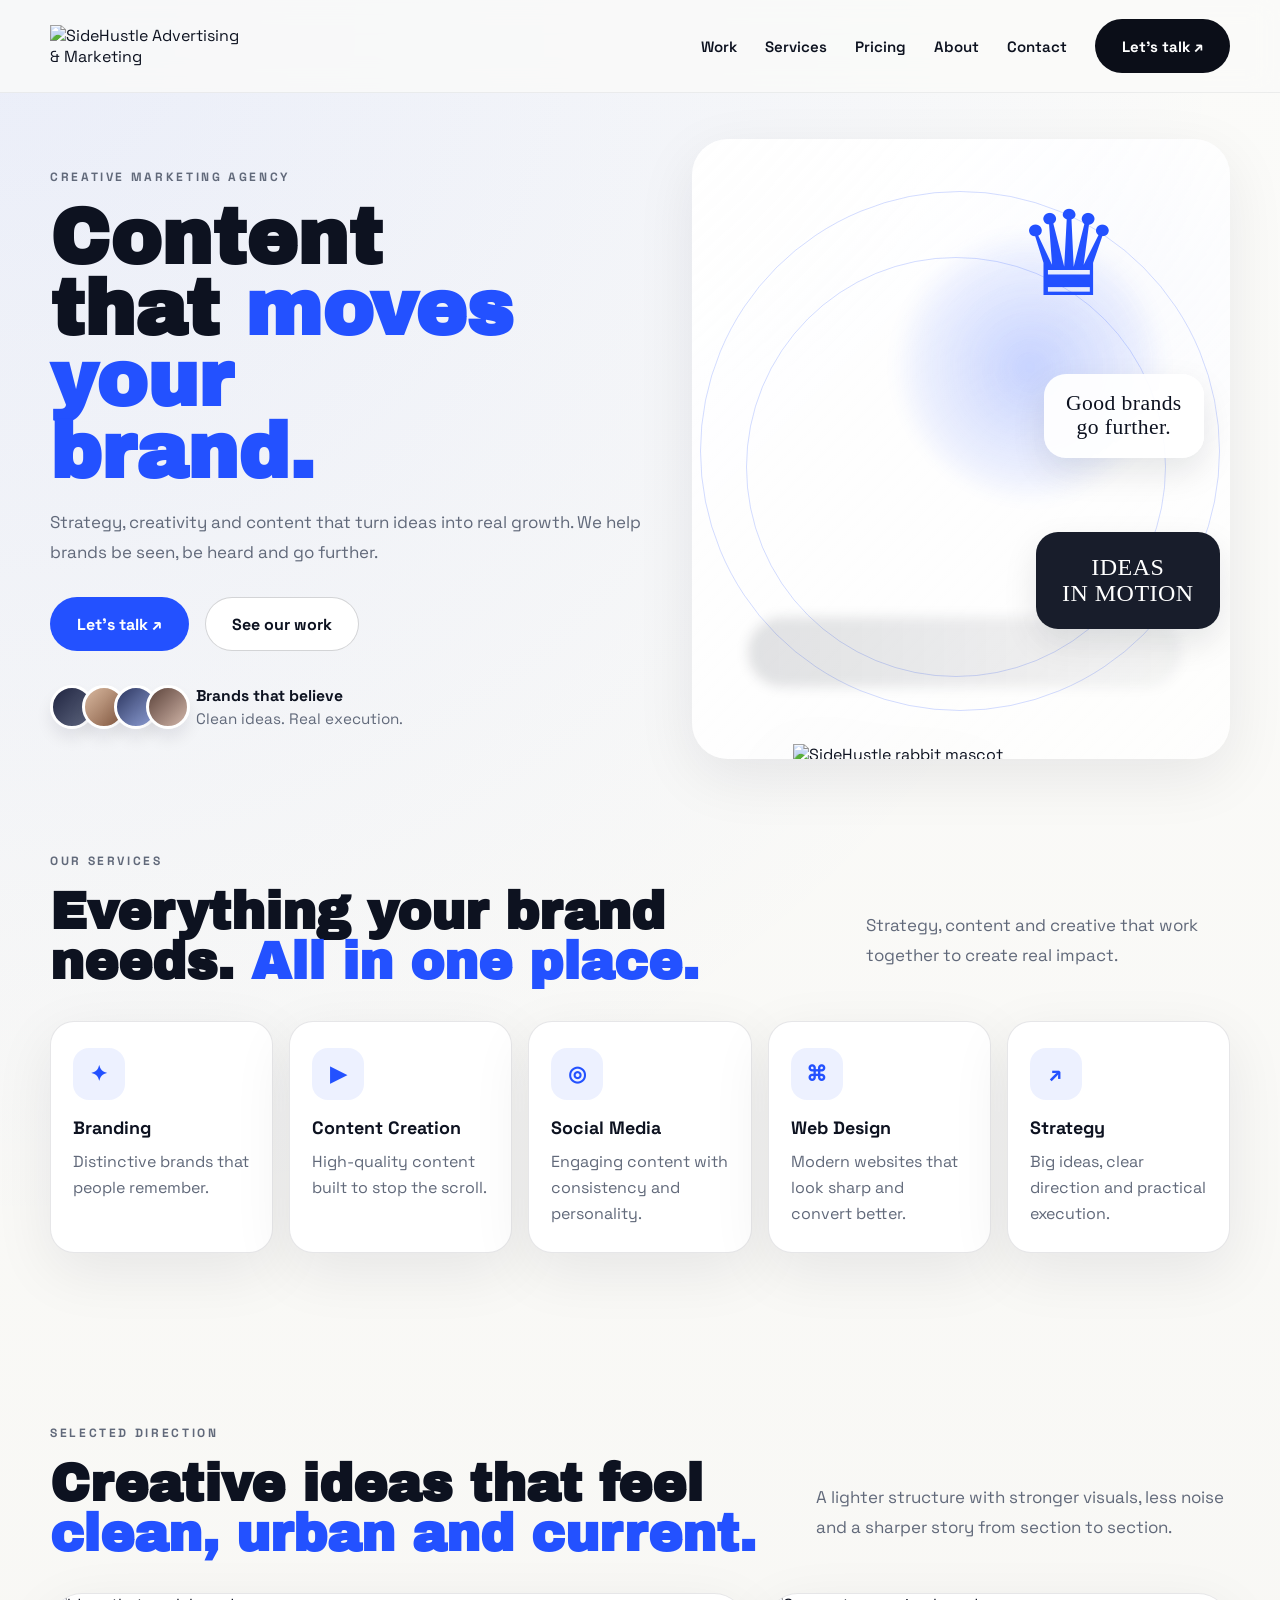
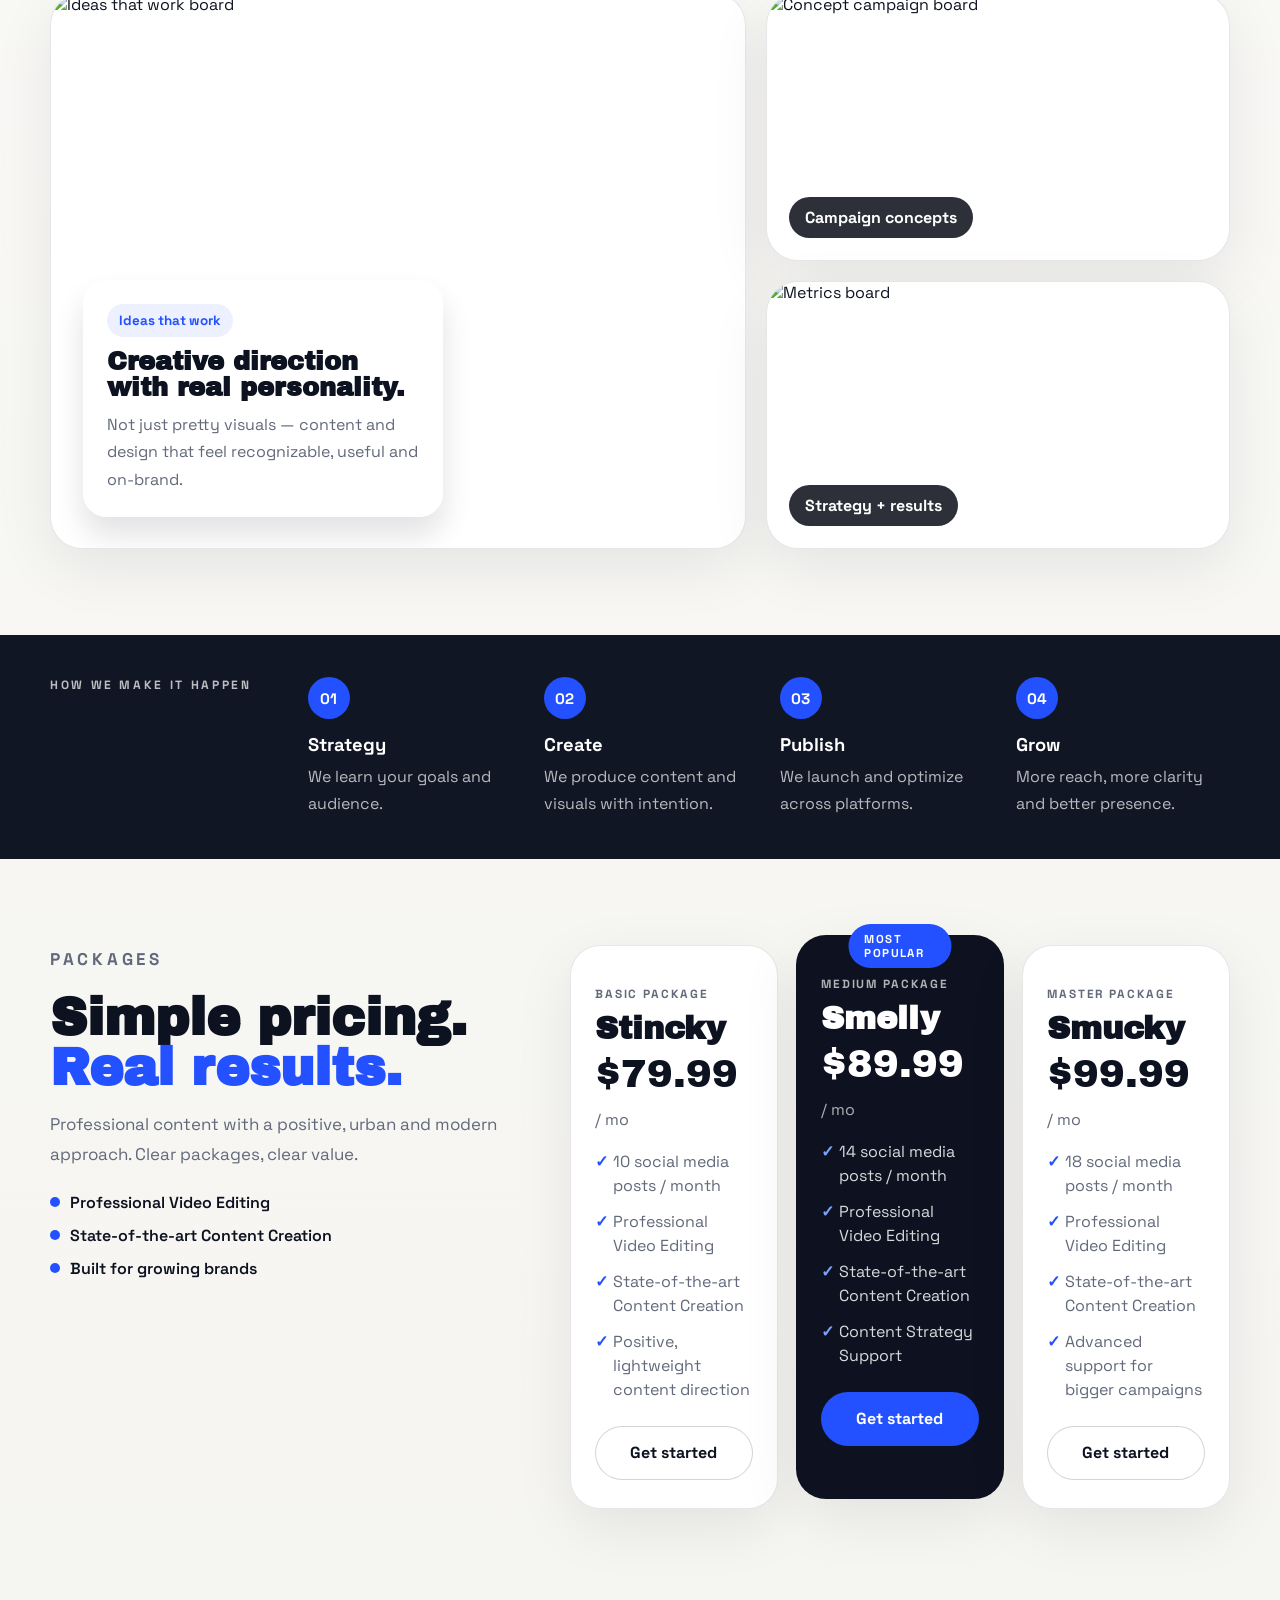
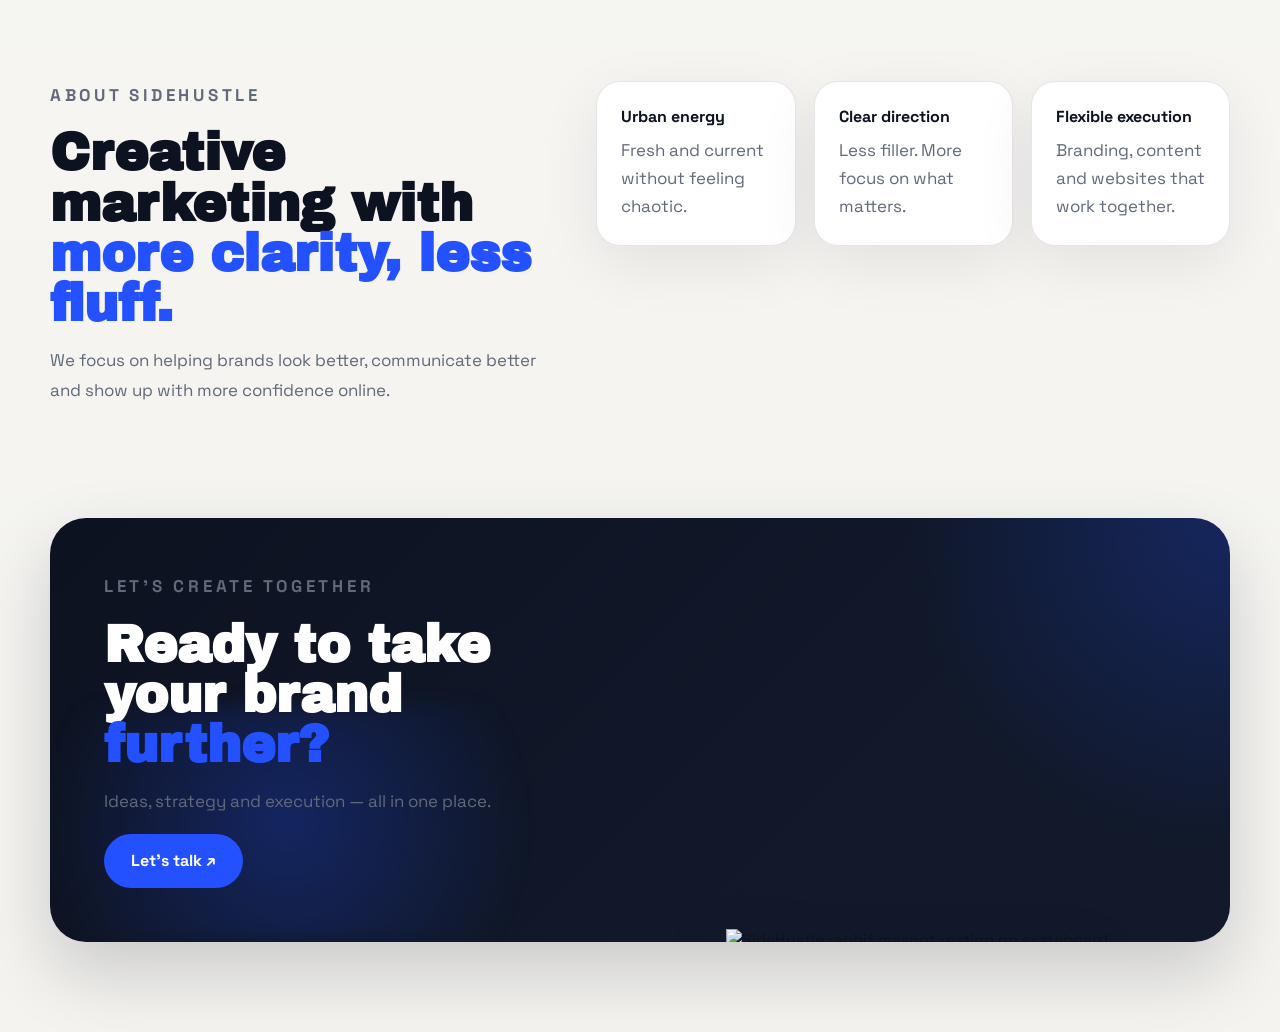
==== index.html @ 529e74c2 "first commit" ====
<!DOCTYPE html>
<html lang="en">
<head>
  <meta charset="UTF-8" />
  <meta name="viewport" content="width=device-width, initial-scale=1.0" />
  <meta name="theme-color" content="#0d1220" />
  <meta name="description" content="SideHustle Advertising & Marketing — creative content, branding and websites for brands with hustle." />
  <title>SideHustle — Content that moves your brand</title>
  <link rel="preconnect" href="https://fonts.googleapis.com">
  <link rel="preconnect" href="https://fonts.gstatic.com" crossorigin>
  <link href="https://fonts.googleapis.com/css2?family=Archivo+Black&family=Permanent+Marker&family=Space+Grotesk:wght@400;500;700&display=swap" rel="stylesheet">
  <link rel="stylesheet" href="style.css?v=clean-motion-1" />
</head>
<body>
  <div class="site-shell">
    <header class="site-header" id="top">
      <div class="container nav-wrap">
        <a class="brand" href="#top" aria-label="SideHustle home">
          <img src="assets/img/sidehustle_logo.png" alt="SideHustle Advertising & Marketing" />
        </a>

        <button class="nav-toggle" aria-label="Open navigation" aria-expanded="false">☰</button>

        <nav class="site-nav" aria-label="Primary navigation">
          <a href="#work">Work</a>
          <a href="#services">Services</a>
          <a href="#pricing">Pricing</a>
          <a href="#about">About</a>
          <a href="#contact">Contact</a>
          <a href="#contact" class="btn btn-dark nav-cta">Let's talk ↗</a>
        </nav>
      </div>
    </header>

    <main>
      <section class="hero section" id="home">
        <div class="container hero-grid">
          <div class="hero-copy fade-up">
            <p class="eyebrow">Creative marketing agency</p>
            <h1>Content that <span>moves your brand.</span></h1>
            <p class="hero-text">Strategy, creativity and content that turn ideas into real growth. We help brands be seen, be heard and go further.</p>

            <div class="hero-actions">
              <a href="#contact" class="btn btn-primary">Let's talk ↗</a>
              <a href="#work" class="btn btn-outline">See our work</a>
            </div>

            <div class="trust-row">
              <div class="trust-avatars" aria-hidden="true">
                <span></span><span></span><span></span><span></span>
              </div>
              <p><strong>Brands that believe</strong><span>Clean ideas. Real execution.</span></p>
            </div>
          </div>

          <div class="hero-visual fade-up" data-scene>
            <div class="hero-orbit orbit-one" data-depth="8"></div>
            <div class="hero-orbit orbit-two" data-depth="5"></div>
            <div class="hero-crown" data-depth="16">♛</div>
            <div class="hero-splash" data-depth="12"></div>
            <div class="hero-platform" data-depth="3"></div>
            <div class="hero-note note-right" data-depth="10">Good brands<br>go further.</div>
            <div class="hero-note note-billboard" data-depth="14">Ideas<br>in motion</div>
            <img class="hero-rabbit" data-depth="20" src="assets/img/rabbit-step-overlay.png" alt="SideHustle rabbit mascot" />
          </div>
        </div>
      </section>

      <section class="services section services-band" id="services">
        <div class="container">
          <div class="section-head">
            <div>
              <p class="eyebrow">Our services</p>
              <h2>Everything your brand needs. <span>All in one place.</span></h2>
            </div>
            <p class="section-intro">Strategy, content and creative that work together to create real impact.</p>
          </div>

          <div class="service-grid">
            <article class="service-card">
              <div class="service-icon">✦</div>
              <h3>Branding</h3>
              <p>Distinctive brands that people remember.</p>
            </article>
            <article class="service-card">
              <div class="service-icon">▶</div>
              <h3>Content Creation</h3>
              <p>High-quality content built to stop the scroll.</p>
            </article>
            <article class="service-card">
              <div class="service-icon">◎</div>
              <h3>Social Media</h3>
              <p>Engaging content with consistency and personality.</p>
            </article>
            <article class="service-card">
              <div class="service-icon">⌘</div>
              <h3>Web Design</h3>
              <p>Modern websites that look sharp and convert better.</p>
            </article>
            <article class="service-card">
              <div class="service-icon">↗</div>
              <h3>Strategy</h3>
              <p>Big ideas, clear direction and practical execution.</p>
            </article>
          </div>
        </div>
      </section>

      <section class="work section" id="work">
        <div class="container">
          <div class="section-head">
            <div>
              <p class="eyebrow">Selected direction</p>
              <h2>Creative ideas that feel <span>clean, urban and current.</span></h2>
            </div>
            <p class="section-intro">A lighter structure with stronger visuals, less noise and a sharper story from section to section.</p>
          </div>

          <div class="work-grid">
            <article class="work-card work-feature" data-scene>
              <img class="card-art card-main" data-depth="8" src="assets/img/ideas-that-work.png" alt="Ideas that work board" />
              <div class="card-copy" data-depth="14">
                <span class="card-tag">Ideas that work</span>
                <h3>Creative direction with real personality.</h3>
                <p>Not just pretty visuals — content and design that feel recognizable, useful and on-brand.</p>
              </div>
            </article>

            <article class="work-card work-small" data-scene>
              <img class="card-art" data-depth="10" src="assets/img/concept-campaign.png" alt="Concept campaign board" />
              <div class="mini-copy" data-depth="14">
                <span>Campaign concepts</span>
              </div>
            </article>

            <article class="work-card work-small" data-scene>
              <img class="card-art" data-depth="10" src="assets/img/metrics-board.png" alt="Metrics board" />
              <div class="mini-copy" data-depth="14">
                <span>Strategy + results</span>
              </div>
            </article>
          </div>
        </div>
      </section>

      <section class="process-strip">
        <div class="container process-grid">
          <div class="process-title">
            <p class="eyebrow eyebrow-light">How we make it happen</p>
          </div>
          <div class="process-step">
            <span>01</span>
            <h3>Strategy</h3>
            <p>We learn your goals and audience.</p>
          </div>
          <div class="process-step">
            <span>02</span>
            <h3>Create</h3>
            <p>We produce content and visuals with intention.</p>
          </div>
          <div class="process-step">
            <span>03</span>
            <h3>Publish</h3>
            <p>We launch and optimize across platforms.</p>
          </div>
          <div class="process-step">
            <span>04</span>
            <h3>Grow</h3>
            <p>More reach, more clarity and better presence.</p>
          </div>
        </div>
      </section>

      <section class="pricing section" id="pricing">
        <div class="container pricing-layout">
          <div class="pricing-copy">
            <p class="eyebrow">Packages</p>
            <h2>Simple pricing. <span>Real results.</span></h2>
            <p>Professional content with a positive, urban and modern approach. Clear packages, clear value.</p>
            <ul class="pricing-notes">
              <li>Professional Video Editing</li>
              <li>State-of-the-art Content Creation</li>
              <li>Built for growing brands</li>
            </ul>
          </div>

          <div class="pricing-cards">
            <article class="price-card">
              <p class="package-label">Basic package</p>
              <h3>Stincky</h3>
              <div class="price">$79.99 <span>/ mo</span></div>
              <ul>
                <li>10 social media posts / month</li>
                <li>Professional Video Editing</li>
                <li>State-of-the-art Content Creation</li>
                <li>Positive, lightweight content direction</li>
              </ul>
              <a href="#contact" class="btn btn-outline btn-full">Get started</a>
            </article>

            <article class="price-card featured">
              <div class="popular-tag">Most popular</div>
              <p class="package-label">Medium package</p>
              <h3>Smelly</h3>
              <div class="price">$89.99 <span>/ mo</span></div>
              <ul>
                <li>14 social media posts / month</li>
                <li>Professional Video Editing</li>
                <li>State-of-the-art Content Creation</li>
                <li>Content Strategy Support</li>
              </ul>
              <a href="#contact" class="btn btn-primary btn-full">Get started</a>
            </article>

            <article class="price-card">
              <p class="package-label">Master package</p>
              <h3>Smucky</h3>
              <div class="price">$99.99 <span>/ mo</span></div>
              <ul>
                <li>18 social media posts / month</li>
                <li>Professional Video Editing</li>
                <li>State-of-the-art Content Creation</li>
                <li>Advanced support for bigger campaigns</li>
              </ul>
              <a href="#contact" class="btn btn-outline btn-full">Get started</a>
            </article>
          </div>
        </div>
      </section>

      <section class="about-lite section" id="about">
        <div class="container about-lite-grid">
          <div>
            <p class="eyebrow">About SideHustle</p>
            <h2>Creative marketing with <span>more clarity, less fluff.</span></h2>
            <p>We focus on helping brands look better, communicate better and show up with more confidence online.</p>
          </div>
          <div class="about-points">
            <div><strong>Urban energy</strong><p>Fresh and current without feeling chaotic.</p></div>
            <div><strong>Clear direction</strong><p>Less filler. More focus on what matters.</p></div>
            <div><strong>Flexible execution</strong><p>Branding, content and websites that work together.</p></div>
          </div>
        </div>
      </section>

      <section class="cta section" id="contact">
        <div class="container cta-box" data-scene>
          <div class="cta-copy" data-depth="10">
            <p class="eyebrow eyebrow-light">Let's create together</p>
            <h2>Ready to take your brand <span>further?</span></h2>
            <p>Ideas, strategy and execution — all in one place.</p>
            <a href="mailto:hello@sidehustle.com" class="btn btn-primary">Let's talk ↗</a>
          </div>
          <img class="cta-rabbit" data-depth="18" src="assets/img/footer-rabbit-overlay.png" alt="SideHustle rabbit mascot resting on skateboard" />
        </div>
      </section>
    </main>
  </div>

  <script src="script.js?v=clean-motion-1"></script>
</body>
</html>
---- style.css ----
:root{
  --bg:#f4f3ef;
  --paper:#ffffff;
  --ink:#0d1220;
  --muted:#61697a;
  --line:rgba(13,18,32,.1);
  --blue:#2351ff;
  --blue-dark:#1837ad;
  --shadow:0 18px 60px rgba(13,18,32,.08);
  --radius:28px;
  --marker:'Permanent Marker', cursive;
  --display:'Archivo Black', sans-serif;
  --body:'Space Grotesk', sans-serif;
}
*{box-sizing:border-box}
html{scroll-behavior:smooth}
body{
  margin:0;
  font-family:var(--body);
  color:var(--ink);
  background:
    radial-gradient(circle at top left, rgba(35,81,255,.08), transparent 28%),
    linear-gradient(180deg,#fbfbf9 0%, var(--bg) 100%);
}
a{text-decoration:none;color:inherit}
img{max-width:100%;display:block}
.container{width:min(1180px, calc(100% - 40px));margin:0 auto}
.section{padding:86px 0}
.site-header{
  position:sticky;top:0;z-index:50;
  background:rgba(251,251,249,.8);
  backdrop-filter:blur(14px);
  border-bottom:1px solid rgba(13,18,32,.06);
}
.nav-wrap{display:flex;align-items:center;justify-content:space-between;gap:24px;min-height:92px}
.brand img{width:198px;height:auto}
.site-nav{display:flex;align-items:center;gap:28px;font-size:15px;font-weight:600}
.site-nav a{position:relative}
.site-nav a:not(.btn):after{content:"";position:absolute;left:0;bottom:-6px;width:0;height:2px;background:var(--blue);transition:.25s ease}
.site-nav a:not(.btn):hover:after{width:100%}
.nav-toggle{display:none;border:0;background:#fff;border-radius:12px;padding:10px 12px;font-size:22px;box-shadow:var(--shadow)}
.btn{
  display:inline-flex;align-items:center;justify-content:center;gap:10px;
  min-height:54px;padding:0 26px;border-radius:999px;font-weight:700;border:1.6px solid transparent;
  transition:transform .25s ease, box-shadow .25s ease, background .25s ease, color .25s ease;
}
.btn:hover{transform:translateY(-2px);box-shadow:0 12px 28px rgba(13,18,32,.12)}
.btn-primary{background:var(--blue);color:#fff}
.btn-primary:hover{background:var(--blue-dark)}
.btn-outline{background:#fff;border-color:rgba(13,18,32,.18)}
.btn-dark{background:#0b0e18;color:#fff}
.btn-full{width:100%}
.eyebrow{
  margin:0 0 18px;
  font-size:12px;letter-spacing:.22em;text-transform:uppercase;font-weight:700;color:var(--muted)
}
.eyebrow-light{color:rgba(255,255,255,.72)}
.section-head{display:flex;justify-content:space-between;align-items:end;gap:24px;margin-bottom:34px}
.section-head h2,
.about-lite h2,
.pricing-copy h2,
.cta-copy h2{margin:0;font-size:clamp(2rem,4vw,3.5rem);line-height:.98;font-family:var(--display)}
.section-head h2 span,
.about-lite h2 span,
.pricing-copy h2 span,
.cta-copy h2 span,
.hero-copy h1 span{color:var(--blue)}
.section-intro,.hero-text,.pricing-copy p,.about-lite p,.cta-copy p{color:var(--muted);font-size:1.06rem;line-height:1.75}
.hero{padding:46px 0 72px}
.hero-grid{display:grid;grid-template-columns:1.05fr .95fr;align-items:center;gap:48px}
.hero-copy h1{
  margin:0 0 20px;
  font-family:var(--display);font-size:clamp(3rem,6vw,5.6rem);line-height:.93;
  max-width:9.2ch;
}
.hero-actions{display:flex;gap:16px;flex-wrap:wrap;margin-top:30px}
.trust-row{display:flex;align-items:center;gap:18px;margin-top:34px}
.trust-avatars{display:flex;align-items:center}
.trust-avatars span{
  width:44px;height:44px;border-radius:50%;display:block;margin-right:-12px;border:3px solid #fff;
  background:linear-gradient(135deg,#1f2440,#5f6780);
  box-shadow:0 10px 16px rgba(13,18,32,.08)
}
.trust-avatars span:nth-child(2){background:linear-gradient(135deg,#d9b9a0,#835840)}
.trust-avatars span:nth-child(3){background:linear-gradient(135deg,#2b355e,#92a3da)}
.trust-avatars span:nth-child(4){background:linear-gradient(135deg,#5b423a,#d2b6a9)}
.trust-row p{display:grid;gap:3px;margin:0;font-size:.95rem}
.trust-row strong{font-size:.98rem}
.trust-row span{color:var(--muted)}
.hero-visual{
  position:relative;min-height:620px;border-radius:36px;overflow:hidden;
  background:
    linear-gradient(135deg, rgba(255,255,255,.96), rgba(255,255,255,.7)),
    radial-gradient(circle at 80% 20%, rgba(35,81,255,.12), transparent 32%),
    radial-gradient(circle at 10% 10%, rgba(13,18,32,.05), transparent 24%);
  box-shadow:var(--shadow);
  perspective:1200px;transform-style:preserve-3d;
}
.hero-visual > *{position:absolute;will-change:transform;transition:transform .18s ease-out}
.hero-splash{
  right:60px;top:88px;width:280px;height:280px;border-radius:42% 58% 43% 57%/45% 45% 55% 55%;
  background:radial-gradient(circle at center, rgba(35,81,255,.25), rgba(35,81,255,.08) 55%, transparent 70%);
  filter:blur(6px)
}
.hero-orbit{border:1px solid rgba(35,81,255,.2);border-radius:50%}
.orbit-one{width:520px;height:520px;right:10px;top:52px}
.orbit-two{width:420px;height:420px;right:64px;top:118px}
.hero-crown{
  right:108px;top:58px;font-size:118px;color:var(--blue);font-family:var(--marker);line-height:1;transform:rotate(8deg)
}
.hero-platform{
  left:56px;right:48px;bottom:72px;height:70px;border-radius:999px;
  background:linear-gradient(90deg, rgba(13,18,32,.12), rgba(13,18,32,.04));filter:blur(6px)
}
.hero-note{
  display:inline-flex;align-items:center;justify-content:center;text-align:center;
  border-radius:22px;padding:18px 22px;background:rgba(255,255,255,.94);box-shadow:0 14px 34px rgba(13,18,32,.1);
  font-family:var(--marker);line-height:1.1;font-size:1.35rem;letter-spacing:.02em
}
.note-right{right:26px;top:235px;transform:rotate(-8deg)}
.note-billboard{
  right:10px;bottom:130px;background:#181d2b;color:#fff;transform:rotate(-3deg);
  text-transform:uppercase;font-size:1.5rem;padding:22px 26px
}
.hero-rabbit{
  width:min(88%,600px);right:-36px;bottom:-6px;filter:drop-shadow(0 30px 40px rgba(13,18,32,.18))
}
.services-band{padding-top:22px}
.service-grid{display:grid;grid-template-columns:repeat(5,1fr);gap:16px}
.service-card{background:#fff;border:1px solid var(--line);border-radius:24px;padding:26px 22px;box-shadow:var(--shadow)}
.service-card h3{margin:16px 0 10px;font-size:1.12rem}
.service-card p{margin:0;color:var(--muted);line-height:1.6}
.service-icon{width:52px;height:52px;border-radius:16px;display:grid;place-items:center;background:rgba(35,81,255,.08);color:var(--blue);font-weight:700;font-size:1.3rem}
.work-grid{display:grid;grid-template-columns:1.2fr .8fr;gap:20px}
.work-feature{grid-row:span 2;min-height:560px}
.work-card{
  position:relative;overflow:hidden;border-radius:32px;background:#fff;border:1px solid var(--line);box-shadow:var(--shadow);
  min-height:268px;perspective:1200px;transform-style:preserve-3d
}
.work-card .card-art,
.work-card .card-copy,
.work-card .mini-copy{position:absolute;transition:transform .18s ease-out;will-change:transform}
.work-feature .card-main{inset:0;width:100%;height:100%;object-fit:cover}
.work-feature .card-copy{
  left:32px;bottom:32px;max-width:360px;background:rgba(255,255,255,.96);padding:24px;border-radius:24px;box-shadow:0 18px 30px rgba(13,18,32,.12)
}
.card-tag{display:inline-flex;padding:8px 12px;border-radius:999px;background:rgba(35,81,255,.08);color:var(--blue);font-size:.84rem;font-weight:700;margin-bottom:12px}
.work-feature h3{margin:0 0 10px;font-size:1.6rem;font-family:var(--display);line-height:1.02}
.work-feature p{margin:0;color:var(--muted);line-height:1.7}
.work-small .card-art{inset:0;width:100%;height:100%;object-fit:cover}
.work-small .mini-copy{left:22px;bottom:22px;background:rgba(11,14,24,.86);color:#fff;padding:10px 16px;border-radius:999px;font-weight:700}
.process-strip{background:#111625;color:#fff;padding:26px 0}
.process-grid{display:grid;grid-template-columns:1.1fr repeat(4,1fr);gap:22px;align-items:start}
.process-title{padding-top:16px}
.process-step{padding:16px 0}
.process-step span{display:inline-grid;place-items:center;width:42px;height:42px;border-radius:50%;background:var(--blue);font-size:.95rem;font-weight:700;margin-bottom:14px}
.process-step h3{margin:0 0 8px;font-size:1.15rem}
.process-step p{margin:0;color:rgba(255,255,255,.7);line-height:1.65}
.pricing-layout{display:grid;grid-template-columns:.85fr 1.15fr;gap:32px;align-items:start}
.pricing-notes{margin:22px 0 0;padding:0;list-style:none;display:grid;gap:12px}
.pricing-notes li{display:flex;align-items:center;gap:10px;font-weight:600}
.pricing-notes li:before{content:"";width:10px;height:10px;border-radius:50%;background:var(--blue);display:block}
.pricing-cards{display:grid;grid-template-columns:repeat(3,1fr);gap:18px}
.price-card{
  position:relative;background:#fff;border:1px solid var(--line);border-radius:30px;padding:28px 24px;box-shadow:var(--shadow)
}
.price-card.featured{background:#0e1220;color:#fff;transform:translateY(-10px)}
.price-card.featured ul li{color:rgba(255,255,255,.84)}
.price-card.featured .package-label{color:rgba(255,255,255,.68)}
.price-card h3{margin:0 0 10px;font-size:2rem;font-family:var(--display);line-height:1}
.package-label{text-transform:uppercase;letter-spacing:.16em;font-size:.74rem;color:var(--muted);font-weight:700}
.price{font-family:var(--display);font-size:2.4rem;line-height:1;margin-bottom:18px}
.price span{font-size:1rem;font-family:var(--body);color:var(--muted)}
.price-card.featured .price span{color:rgba(255,255,255,.66)}
.price-card ul{margin:0 0 24px;padding:0;list-style:none;display:grid;gap:12px}
.price-card li{position:relative;padding-left:18px;color:var(--muted);line-height:1.5}
.price-card li:before{content:"✓";position:absolute;left:0;color:var(--blue);font-weight:700}
.price-card.featured li:before{color:#79a4ff}
.popular-tag{position:absolute;left:50%;top:-12px;transform:translateX(-50%);background:var(--blue);color:#fff;padding:8px 16px;border-radius:999px;font-size:.72rem;text-transform:uppercase;letter-spacing:.12em;font-weight:700}
.about-lite-grid{display:grid;grid-template-columns:.9fr 1.1fr;gap:28px;align-items:start}
.about-points{display:grid;grid-template-columns:repeat(3,1fr);gap:18px}
.about-points > div{background:#fff;border:1px solid var(--line);border-radius:24px;padding:24px;box-shadow:var(--shadow)}
.about-points strong{display:block;margin-bottom:10px;font-size:1rem}
.about-points p{margin:0;color:var(--muted);line-height:1.65}
.cta{padding-top:10px;padding-bottom:90px}
.cta-box{
  position:relative;overflow:hidden;border-radius:36px;min-height:370px;padding:54px;background:
  radial-gradient(circle at top right, rgba(35,81,255,.24), transparent 26%),
  linear-gradient(135deg,#0d1220,#11192b 70%);
  box-shadow:0 30px 70px rgba(13,18,32,.18);transform-style:preserve-3d;perspective:1200px
}
.cta-box > *{position:relative;z-index:2;transition:transform .18s ease-out;will-change:transform}
.cta-box:before{content:"";position:absolute;inset:auto auto 0 -10%;width:60%;height:56%;background:radial-gradient(circle, rgba(35,81,255,.28), transparent 65%);filter:blur(10px)}
.cta-copy{max-width:520px;color:#fff}
.cta-rabbit{position:absolute;right:-16px;bottom:-8px;width:min(46%,520px);filter:drop-shadow(0 26px 34px rgba(0,0,0,.25))}
.fade-up{opacity:0;transform:translateY(24px);animation:fadeUp .9s ease forwards}
.fade-up:nth-child(2){animation-delay:.12s}
@keyframes fadeUp{to{opacity:1;transform:none}}

@media (max-width: 1120px){
  .service-grid{grid-template-columns:repeat(3,1fr)}
  .pricing-layout,.about-lite-grid,.hero-grid{grid-template-columns:1fr}
  .pricing-cards{grid-template-columns:repeat(3,1fr)}
  .hero-visual{order:-1;min-height:560px}
  .process-grid{grid-template-columns:repeat(2,1fr)}
  .process-title{grid-column:1/-1}
  .about-points{grid-template-columns:1fr}
}
@media (max-width: 860px){
  .nav-toggle{display:block}
  .site-nav{
    position:absolute;left:20px;right:20px;top:88px;background:rgba(255,255,255,.96);border:1px solid var(--line);
    border-radius:24px;box-shadow:var(--shadow);padding:18px;display:none;flex-direction:column;align-items:flex-start
  }
  .site-nav.is-open{display:flex}
  .nav-cta{width:100%}
  .hero-copy h1{max-width:none}
  .service-grid,.pricing-cards,.work-grid{grid-template-columns:1fr}
  .work-feature{grid-row:auto;min-height:450px}
  .process-grid{grid-template-columns:1fr}
  .section-head{flex-direction:column;align-items:flex-start}
  .hero-visual{min-height:500px}
  .hero-rabbit{width:min(100%,440px);right:-34px}
  .cta-rabbit{position:relative;right:auto;bottom:auto;width:min(100%,420px);margin:30px auto 0}
  .cta-box{padding-bottom:22px}
}
@media (max-width: 580px){
  .container{width:min(100% - 28px, 1180px)}
  .section{padding:70px 0}
  .nav-wrap{min-height:78px}
  .brand img{width:160px}
  .hero{padding-top:26px}
  .hero-visual{min-height:420px;border-radius:28px}
  .hero-note{font-size:1rem;padding:14px 16px}
  .note-right{right:10px;top:205px}
  .note-billboard{right:8px;bottom:90px;font-size:1rem;padding:12px 16px}
  .hero-crown{font-size:82px;right:70px;top:46px}
  .orbit-one{width:320px;height:320px;right:18px;top:56px}
  .orbit-two{width:260px;height:260px;right:50px;top:92px}
  .hero-rabbit{right:-22px;bottom:0}
  .work-feature{min-height:390px}
  .work-feature .card-copy{left:18px;right:18px;bottom:18px;max-width:none;padding:18px}
  .price-card.featured{transform:none}
}
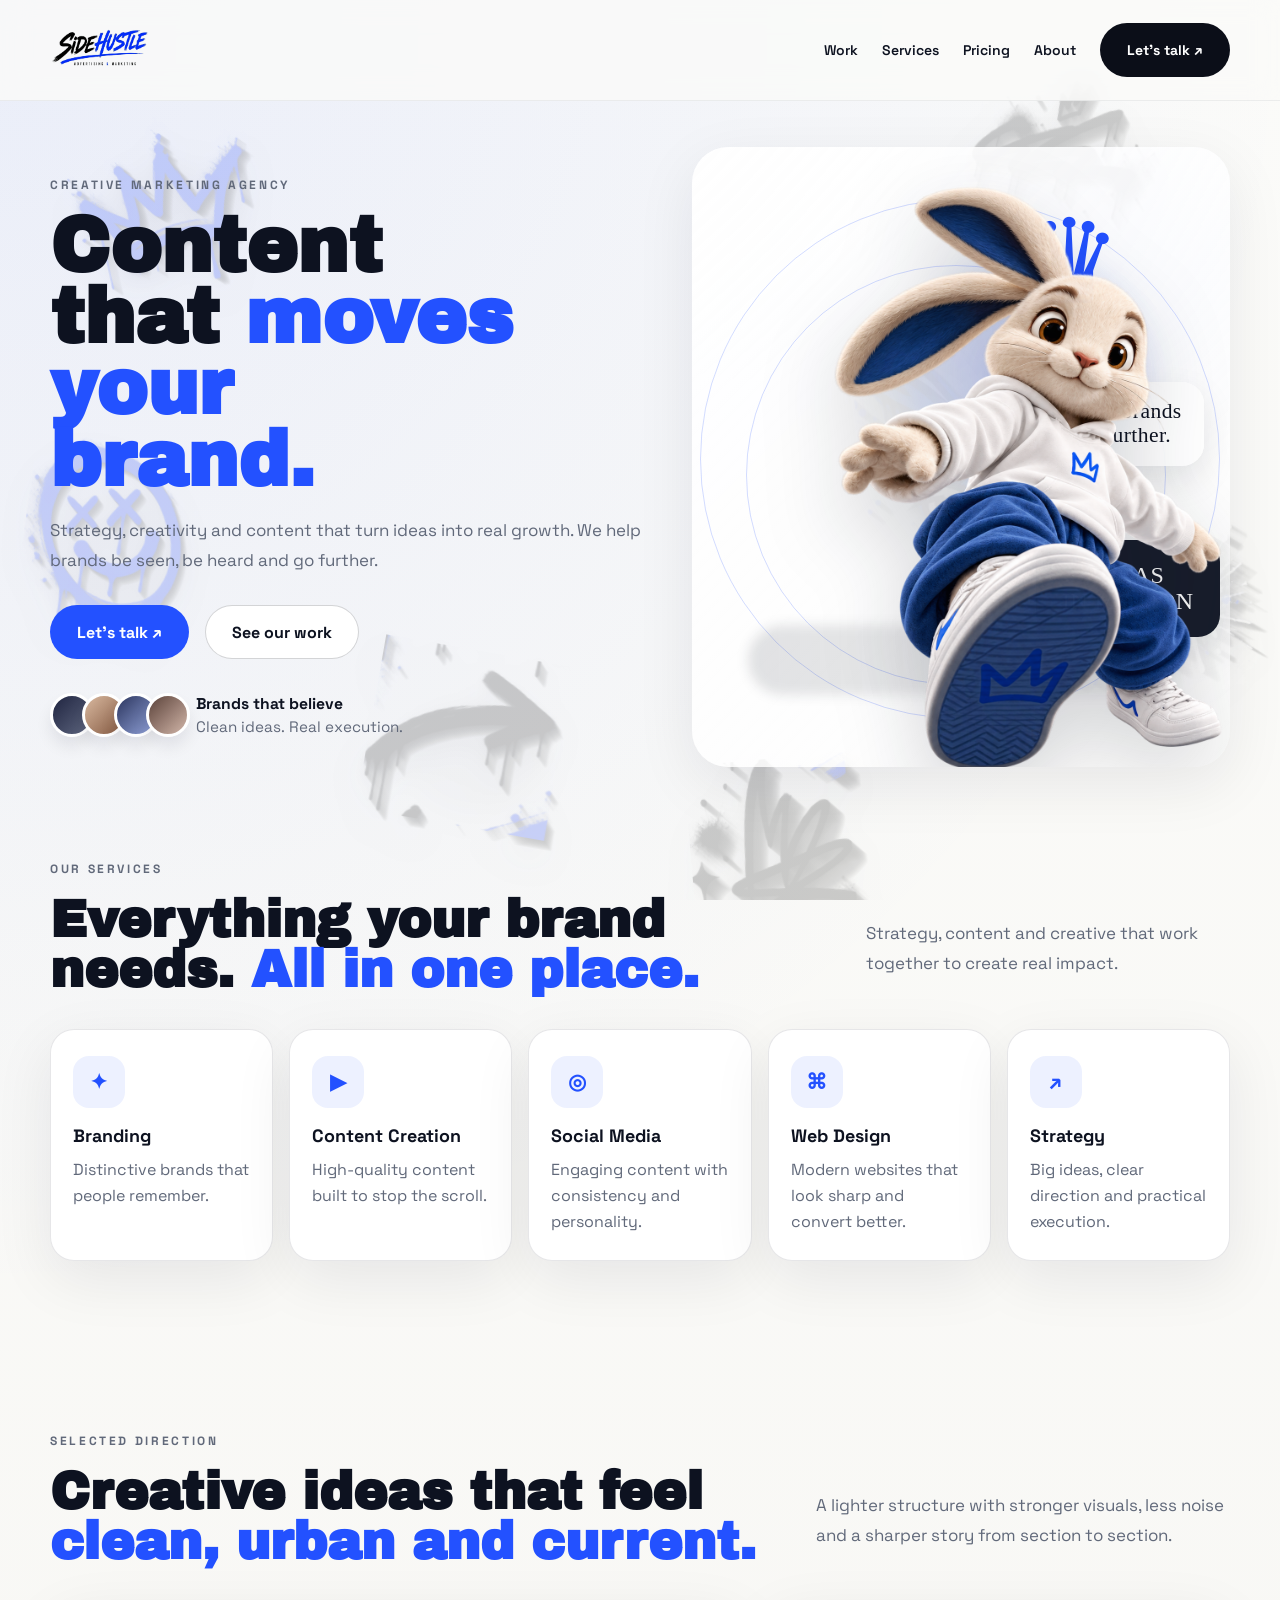
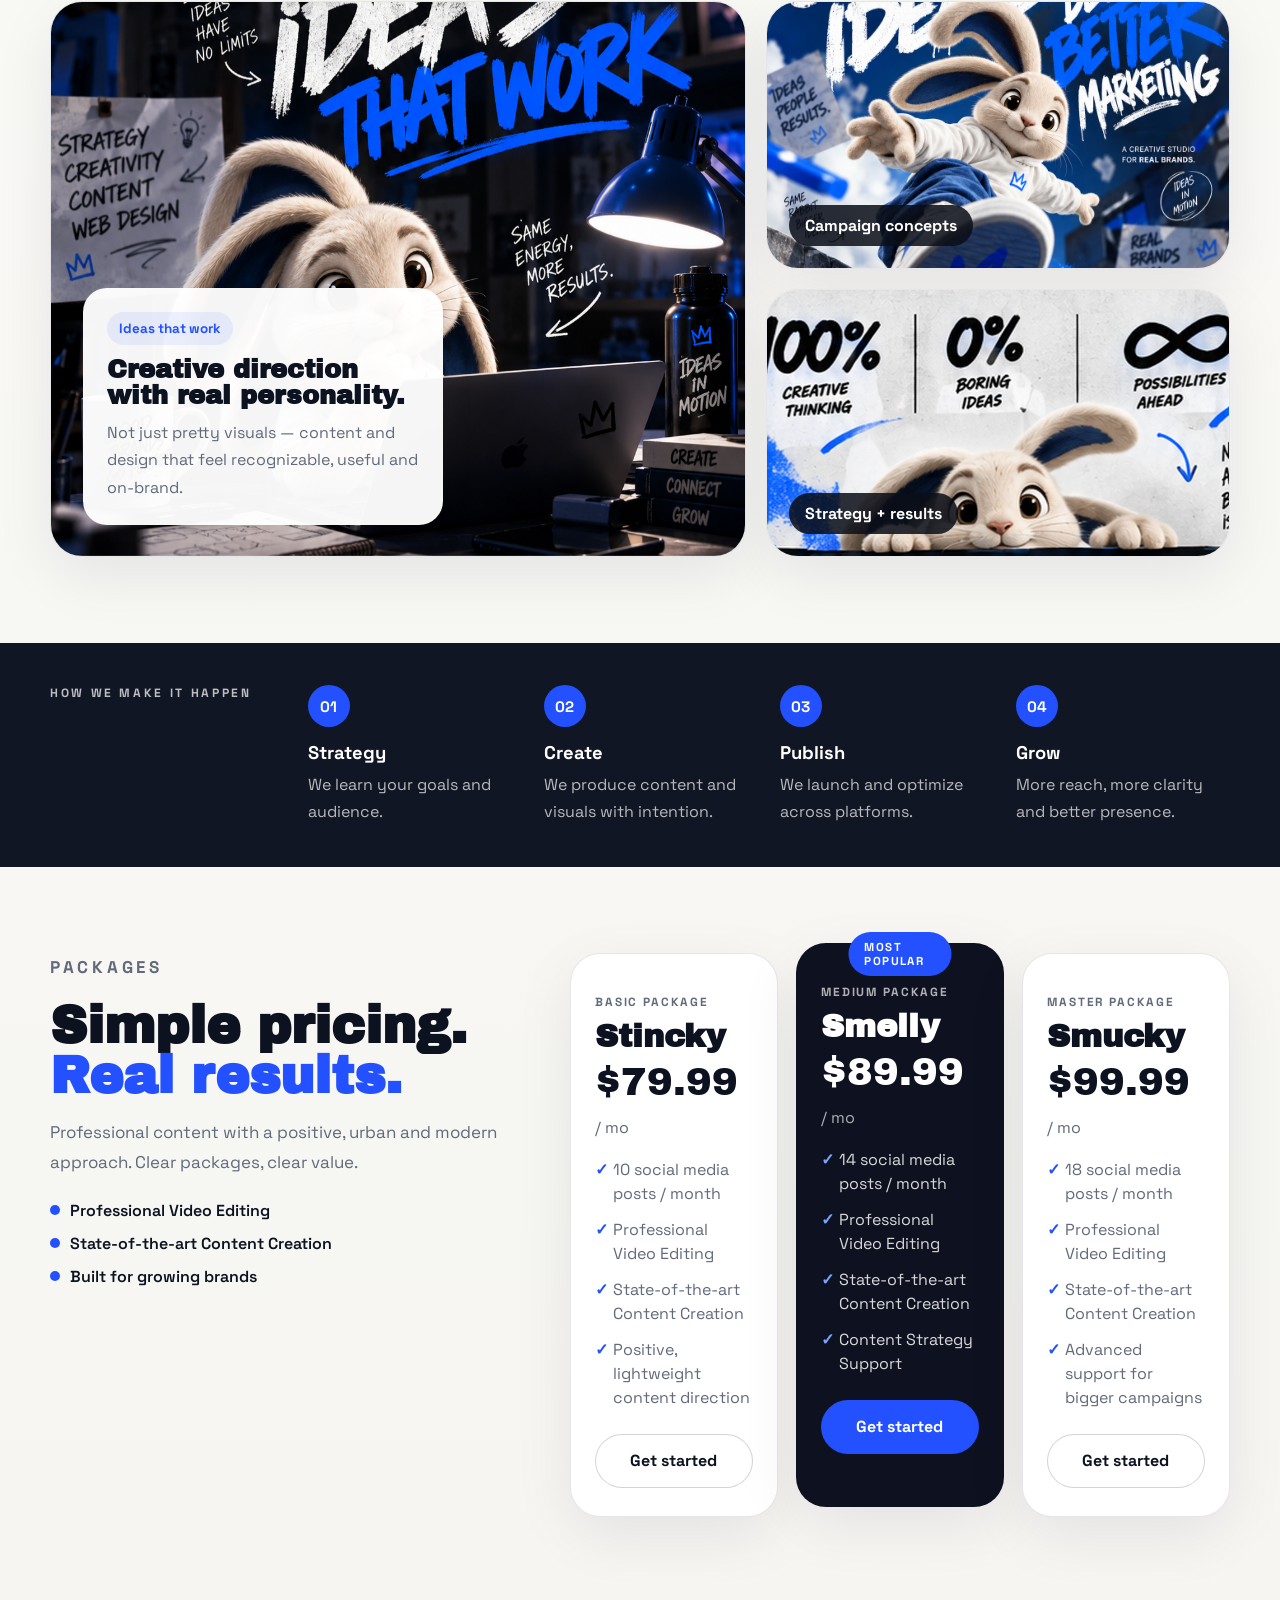
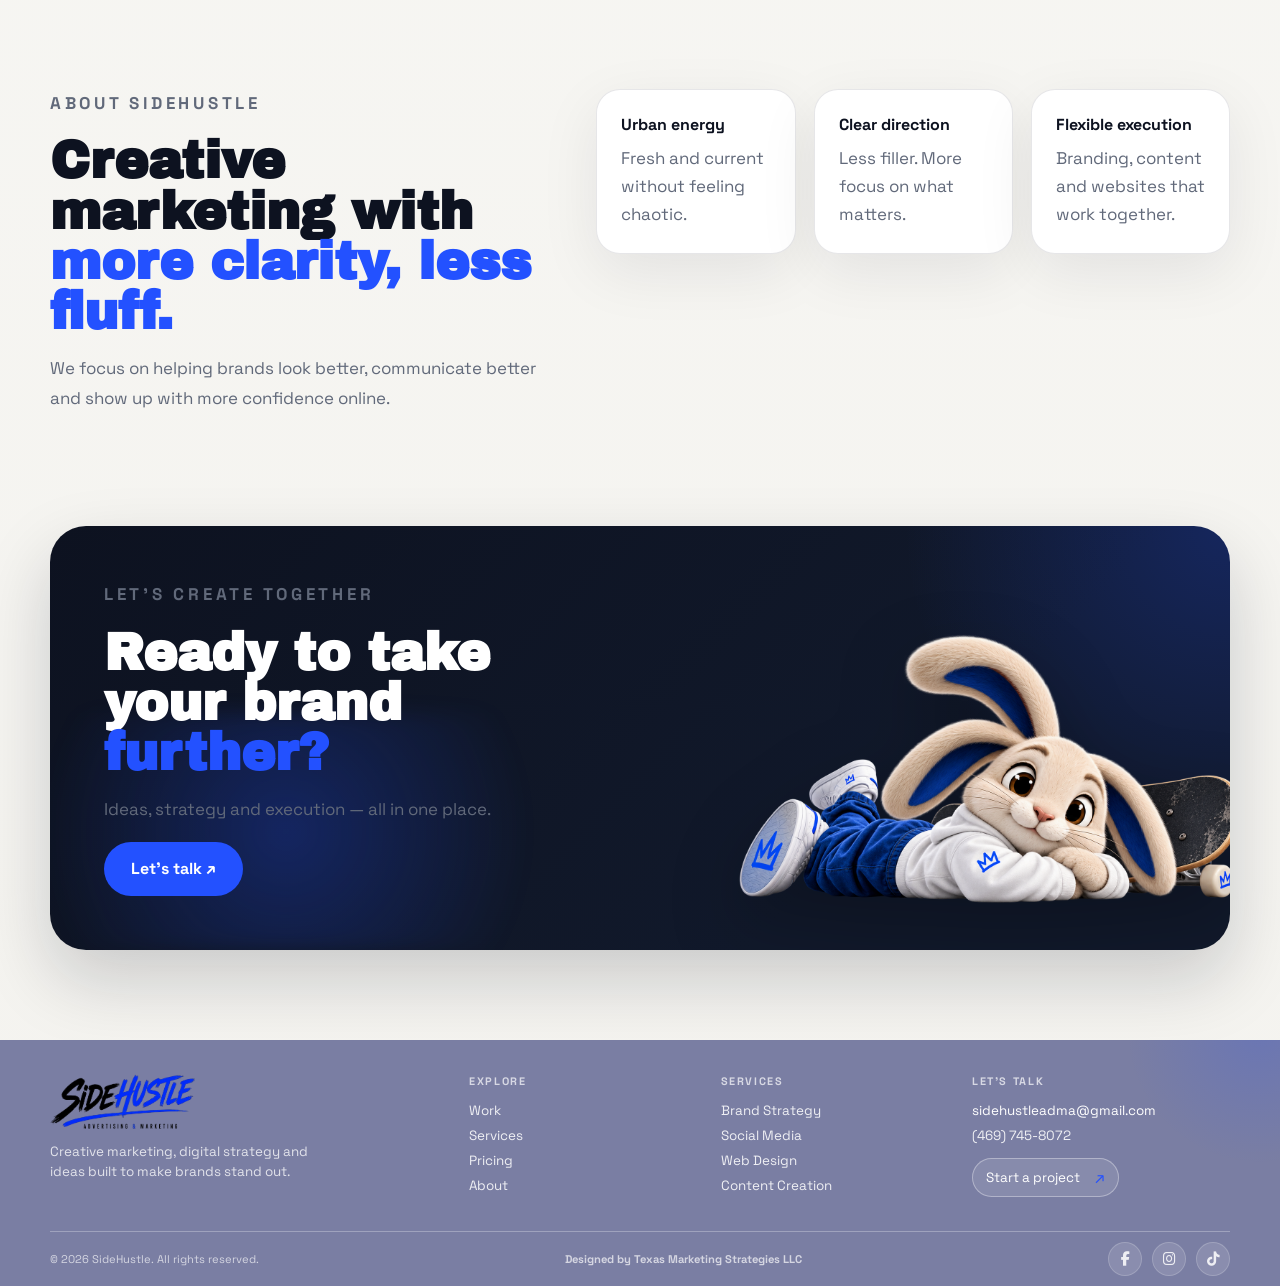
==== commit a6b2cc4d: "Actualización 3" ====
--- a/index.html
+++ b/index.html
@@ -1,6 +1,10 @@
 <!DOCTYPE html>
 <html lang="en">
 <head>
+  <link
+  rel="stylesheet"
+  href="https://cdnjs.cloudflare.com/ajax/libs/font-awesome/6.5.2/css/all.min.css"
+>
   <meta charset="UTF-8" />
   <meta name="viewport" content="width=device-width, initial-scale=1.0" />
   <meta name="theme-color" content="#0d1220" />
@@ -10,9 +14,12 @@
   <link rel="preconnect" href="https://fonts.gstatic.com" crossorigin>
   <link href="https://fonts.googleapis.com/css2?family=Archivo+Black&family=Permanent+Marker&family=Space+Grotesk:wght@400;500;700&display=swap" rel="stylesheet">
   <link rel="stylesheet" href="style.css?v=clean-motion-1" />
+  <link rel="icon" type="image/png" href="assets/img/sidehustle_logo.png">
 </head>
 <body>
-  <div class="site-shell">
+  <div class="graffiti-bg" aria-hidden="true"></div>
+
+<div class="site-shell">
     <header class="site-header" id="top">
       <div class="container nav-wrap">
         <a class="brand" href="#top" aria-label="SideHustle home">
@@ -26,8 +33,7 @@
           <a href="#services">Services</a>
           <a href="#pricing">Pricing</a>
           <a href="#about">About</a>
-          <a href="#contact">Contact</a>
-          <a href="#contact" class="btn btn-dark nav-cta">Let's talk ↗</a>
+          <a href="contact.html" class="btn btn-dark nav-cta">Let's talk ↗</a>
         </nav>
       </div>
     </header>
@@ -195,7 +201,7 @@
                 <li>State-of-the-art Content Creation</li>
                 <li>Positive, lightweight content direction</li>
               </ul>
-              <a href="#contact" class="btn btn-outline btn-full">Get started</a>
+              <a href="contact.html" class="btn btn-outline btn-full">Get started</a>
             </article>
 
             <article class="price-card featured">
@@ -209,7 +215,7 @@
                 <li>State-of-the-art Content Creation</li>
                 <li>Content Strategy Support</li>
               </ul>
-              <a href="#contact" class="btn btn-primary btn-full">Get started</a>
+              <a href="contact.html" class="btn btn-primary btn-full">Get started</a>
             </article>
 
             <article class="price-card">
@@ -222,7 +228,7 @@
                 <li>State-of-the-art Content Creation</li>
                 <li>Advanced support for bigger campaigns</li>
               </ul>
-              <a href="#contact" class="btn btn-outline btn-full">Get started</a>
+              <a href="contact.html" class="btn btn-outline btn-full">Get started</a>
             </article>
           </div>
         </div>
@@ -256,7 +262,126 @@
       </section>
     </main>
   </div>
-
+<!-- =====================================================
+     FOOTER
+===================================================== -->
+
+<footer class="site-footer">
+
+  <div class="container footer-main">
+
+    <!-- BRAND -->
+    <div class="footer-brand">
+
+      <a href="#top" class="footer-logo">
+        <img
+          src="assets/img/logo2.png"
+          alt="SideHustle"
+        >
+      </a>
+
+      <p>
+        Creative marketing, digital strategy
+        and ideas built to make brands stand out.
+      </p>
+
+    </div>
+
+
+    <!-- NAVIGATION -->
+    <div class="footer-column">
+
+      <h4>Explore</h4>
+
+      <a href="#work">Work</a>
+      <a href="#services">Services</a>
+      <a href="#pricing">Pricing</a>
+      <a href="#about">About</a>
+
+    </div>
+
+
+    <!-- SERVICES -->
+    <div class="footer-column">
+
+      <h4>Services</h4>
+
+      <a href="#services">Brand Strategy</a>
+      <a href="#services">Social Media</a>
+      <a href="#services">Web Design</a>
+      <a href="#services">Content Creation</a>
+
+    </div>
+
+
+    <!-- CONTACT -->
+    <div class="footer-column footer-contact">
+
+      <h4>Let's talk</h4>
+
+      <a href="mailto:sidehustleadma@gmail.com">
+        sidehustleadma@gmail.com
+      </a>
+
+      <a >
+        (469) 745-8072
+      </a>
+
+      <a href="contact.html" class="footer-button">
+        Start a project
+        <span>↗</span>
+      </a>
+
+    </div>
+
+  </div>
+
+
+  <!-- FOOTER BOTTOM -->
+
+  <div class="container footer-bottom">
+
+  <p>
+    © 2026 SideHustle. All rights reserved.
+  </p>
+
+  <center><strong><p>
+    Designed by Texas Marketing Strategies LLC
+  </p></strong></center>
+
+  <div class="footer-socials">
+
+     <a
+  href="https://www.facebook.com/profile.php?id=61593650062690&locale=es_LA" target="_blank"
+  aria-label="Facebook"
+  title="Facebook"
+>
+  <i class="fa-brands fa-facebook-f"></i>
+</a>
+
+    <a
+      href="https://www.instagram.com/sidehustleadma/" target="_blank"
+      aria-label="Instagram"
+      title="Instagram"
+    >
+      <i class="fa-brands fa-instagram"></i>
+    </a>
+
+    <a
+      href="https://www.tiktok.com/@sidehustleadma?_r=1&_t=ZS-9A17qVd7bAz"
+      aria-label="TikTok"
+      title="TikTok"
+    >
+      <i class="fa-brands fa-tiktok"></i>
+    </a>
+
+  </div>
+
+</div>
+
+  </div>
+
+</footer>
   <script src="script.js?v=clean-motion-1"></script>
 </body>
 </html>
--- a/style.css
+++ b/style.css
@@ -7,238 +7,3027 @@
   --blue:#2351ff;
   --blue-dark:#1837ad;
   --shadow:0 18px 60px rgba(13,18,32,.08);
+
   --radius:28px;
+
   --marker:'Permanent Marker', cursive;
   --display:'Archivo Black', sans-serif;
   --body:'Space Grotesk', sans-serif;
 }
-*{box-sizing:border-box}
-html{scroll-behavior:smooth}
+
+
+/* =========================================================
+   BASE
+========================================================= */
+
+*{
+  box-sizing:border-box;
+}
+
+html{
+  scroll-behavior:smooth;
+}
+
 body{
   margin:0;
   font-family:var(--body);
   color:var(--ink);
+
   background:
-    radial-gradient(circle at top left, rgba(35,81,255,.08), transparent 28%),
-    linear-gradient(180deg,#fbfbf9 0%, var(--bg) 100%);
-}
-a{text-decoration:none;color:inherit}
-img{max-width:100%;display:block}
-.container{width:min(1180px, calc(100% - 40px));margin:0 auto}
-.section{padding:86px 0}
+    radial-gradient(
+      circle at top left,
+      rgba(35,81,255,.08),
+      transparent 28%
+    ),
+    linear-gradient(
+      180deg,
+      #fbfbf9 0%,
+      var(--bg) 100%
+    );
+}
+
+a{
+  text-decoration:none;
+  color:inherit;
+}
+
+img{
+  max-width:100%;
+  display:block;
+}
+
+.container{
+  width:min(1180px,calc(100% - 40px));
+  margin:0 auto;
+}
+
+.section{
+  padding:86px 0;
+}
+
+
+/* =========================================================
+   3D GRAFFITI BACKGROUND
+========================================================= */
+
+.graffiti-bg{
+  position:fixed;
+  inset:0;
+
+  width:100%;
+  height:100%;
+
+  pointer-events:none;
+  overflow:hidden;
+
+  z-index:0;
+
+  perspective:1400px;
+  perspective-origin:50% 50%;
+
+  transform-style:preserve-3d;
+}
+
+
+/* ---------------------------------------------------------
+   CONTENEDOR PRINCIPAL
+--------------------------------------------------------- */
+
+.graffiti-3d{
+  position:absolute;
+
+  transform-style:preserve-3d;
+  transform-origin:center center;
+
+  will-change:transform;
+
+  pointer-events:none;
+
+  opacity:.19;
+
+  /*
+   * Evita que las imágenes se vean demasiado pesadas.
+   */
+  filter:
+    saturate(.95)
+    contrast(1.08);
+}
+
+
+/* ---------------------------------------------------------
+   TODAS LAS IMÁGENES
+--------------------------------------------------------- */
+
+.graffiti-3d img{
+  position:absolute;
+
+  left:0;
+  top:0;
+
+  width:100%;
+  height:auto;
+
+  max-width:none;
+
+  pointer-events:none;
+  user-select:none;
+
+  -webkit-user-drag:none;
+
+  transform-style:preserve-3d;
+}
+
+
+/* =========================================================
+   CONTENEDOR DE PROFUNDIDAD
+========================================================= */
+
+.graffiti-depth{
+  position:relative;
+
+  width:100%;
+
+  transform-style:preserve-3d;
+
+  transform-origin:center center;
+
+  will-change:transform;
+}
+
+
+/* =========================================================
+   EXTRUSIÓN 3D
+========================================================= */
+
+.graffiti-extrusion{
+  position:absolute;
+
+  inset:0;
+
+  z-index:1;
+
+  transform-style:preserve-3d;
+
+  /*
+   * Oscurecemos las capas traseras para simular
+   * el costado del objeto.
+   */
+  filter:
+    brightness(.30)
+    saturate(.72)
+    contrast(1.2);
+
+  opacity:.95;
+}
+
+
+/* ---------------------------------------------------------
+   CAPAS DE EXTRUSIÓN
+--------------------------------------------------------- */
+
+.graffiti-extrusion .graffiti-layer{
+  position:absolute;
+
+  left:0;
+  top:0;
+
+  width:100%;
+  height:auto;
+
+  transform-origin:center center;
+
+  transform-style:preserve-3d;
+
+  will-change:transform;
+}
+
+
+/* =========================================================
+   GRAFFITI FRONTAL
+========================================================= */
+
+.graffiti-front{
+  position:relative !important;
+
+  z-index:10;
+
+  transform-style:preserve-3d;
+
+  transform:
+    translateZ(18px);
+
+  filter:
+    drop-shadow(
+      0 18px 15px
+      rgba(13,18,32,.20)
+    )
+    drop-shadow(
+      0 3px 4px
+      rgba(13,18,32,.12)
+    );
+
+  will-change:transform;
+}
+
+
+/* =========================================================
+   HIGHLIGHT
+========================================================= */
+
+.graffiti-highlight{
+  z-index:11;
+
+  opacity:.16;
+
+  transform-style:preserve-3d;
+
+  transform:
+    translate(
+      -1.5px,
+      -1.5px
+    )
+    translateZ(24px);
+
+  filter:
+    brightness(1.9)
+    contrast(.72);
+
+  mix-blend-mode:screen;
+
+  pointer-events:none;
+}
+
+
+/* =========================================================
+   SOMBRA EXTRA
+========================================================= */
+
+.graffiti-3d::after{
+  content:"";
+
+  position:absolute;
+
+  left:8%;
+  top:14%;
+
+  width:84%;
+  height:72%;
+
+  z-index:-10;
+
+  background:rgba(13,18,32,.20);
+
+  filter:blur(18px);
+
+  opacity:.45;
+
+  transform:
+    translate(
+      12px,
+      18px
+    )
+    translateZ(-20px)
+    scale(.9);
+
+  border-radius:50%;
+
+  pointer-events:none;
+}
+
+
+/* =========================================================
+   CONTENIDO PRINCIPAL
+========================================================= */
+
+.site-header,
+main{
+  position:relative;
+  z-index:1;
+}
+
+
+/* =========================================================
+   NAVBAR
+========================================================= */
+
 .site-header{
-  position:sticky;top:0;z-index:50;
-  background:rgba(251,251,249,.8);
+  position:sticky;
+  top:0;
+  z-index:50;
+
+  background:rgba(251,251,249,.82);
   backdrop-filter:blur(14px);
+
   border-bottom:1px solid rgba(13,18,32,.06);
-}
-.nav-wrap{display:flex;align-items:center;justify-content:space-between;gap:24px;min-height:92px}
-.brand img{width:198px;height:auto}
-.site-nav{display:flex;align-items:center;gap:28px;font-size:15px;font-weight:600}
-.site-nav a{position:relative}
-.site-nav a:not(.btn):after{content:"";position:absolute;left:0;bottom:-6px;width:0;height:2px;background:var(--blue);transition:.25s ease}
-.site-nav a:not(.btn):hover:after{width:100%}
-.nav-toggle{display:none;border:0;background:#fff;border-radius:12px;padding:10px 12px;font-size:22px;box-shadow:var(--shadow)}
+
+  transition:
+    background .35s ease,
+    box-shadow .35s ease,
+    border-color .35s ease;
+}
+
+
+/* =========================================================
+   NAV WRAP
+========================================================= */
+
+.nav-wrap{
+  display:flex;
+  align-items:center;
+  justify-content:space-between;
+
+  gap:20px;
+
+  min-height:100px;
+
+  transition:
+    min-height .35s cubic-bezier(.22,1,.36,1),
+    gap .35s ease;
+}
+
+
+/* =========================================================
+   LOGO
+========================================================= */
+
+.brand{
+  display:flex;
+  align-items:center;
+  flex-shrink:0;
+}
+
+.brand img{
+  width:100px;
+  height:auto;
+
+  transform-origin:left center;
+
+  transition:
+    width .35s cubic-bezier(.22,1,.36,1),
+    transform .35s cubic-bezier(.22,1,.36,1);
+}
+
+
+/* =========================================================
+   NAVIGATION
+========================================================= */
+
+.site-nav{
+  display:flex;
+  align-items:center;
+
+  gap:24px;
+
+  font-size:14px;
+  font-weight:600;
+
+  transition:
+    gap .35s cubic-bezier(.22,1,.36,1),
+    font-size .35s ease;
+}
+
+
+.site-nav a{
+  position:relative;
+
+  transition:
+    color .2s ease,
+    transform .2s ease;
+}
+
+
+/* UNDERLINE */
+
+.site-nav a:not(.btn):after{
+  content:"";
+
+  position:absolute;
+
+  left:0;
+  bottom:-5px;
+
+  width:0;
+  height:2px;
+
+  border-radius:999px;
+
+  background:var(--blue);
+
+  transition:
+    width .25s ease;
+}
+
+
+.site-nav a:not(.btn):hover:after{
+  width:100%;
+}
+
+
+/* =========================================================
+   NAVBAR — SCROLLED
+========================================================= */
+
+.site-header.is-scrolled{
+  background:rgba(251,251,249,.96);
+
+  box-shadow:
+    0 8px 25px rgba(13,18,32,.10);
+
+  border-bottom-color:
+    rgba(13,18,32,.10);
+}
+
+
+/* NAVBAR MÁS PEQUEÑO */
+
+.site-header.is-scrolled .nav-wrap{
+  min-height:70px;
+}
+
+
+/* LOGO MÁS PEQUEÑO */
+
+.site-header.is-scrolled .brand img{
+  width:80px;
+}
+
+
+/* MENÚ MÁS PEQUEÑO */
+
+.site-header.is-scrolled .site-nav{
+  gap:16px;
+  font-size:12px;
+}
+
+
+/* BOTÓN CTA MÁS PEQUEÑO */
+
+.site-header.is-scrolled .nav-cta{
+  padding:8px 14px;
+  font-size:12px;
+}
+
+
+/* =========================================================
+   MOBILE BUTTON
+========================================================= */
+
+.nav-toggle{
+  display:none;
+
+  border:0;
+
+  background:#fff;
+
+  border-radius:12px;
+
+  padding:9px 11px;
+
+  font-size:21px;
+  line-height:1;
+
+  cursor:pointer;
+
+  box-shadow:
+    0 8px 22px
+    rgba(13,18,32,.08);
+
+  transition:
+    transform .2s ease,
+    box-shadow .2s ease;
+}
+
+
+.nav-toggle:hover{
+  transform:translateY(-1px);
+
+  box-shadow:
+    0 10px 25px
+    rgba(13,18,32,.12);
+}
+
+
+/* =========================================================
+   MOBILE NAV
+========================================================= */
+
+@media (max-width:860px){
+
+  .nav-toggle{
+    display:block;
+  }
+
+
+  .site-nav{
+    position:absolute;
+
+    left:20px;
+    right:20px;
+    top:70px;
+
+    background:
+      rgba(255,255,255,.97);
+
+    border:
+      1px solid
+      var(--line);
+
+    border-radius:22px;
+
+    box-shadow:
+      0 20px 50px
+      rgba(13,18,32,.12);
+
+    padding:16px;
+
+    display:none;
+
+    flex-direction:column;
+
+    align-items:flex-start;
+
+    gap:14px;
+
+    font-size:14px;
+  }
+
+
+  .site-nav.is-open{
+    display:flex;
+  }
+
+
+  .site-nav a:not(.btn):after{
+    display:none;
+  }
+
+
+  /* MENU CUANDO EL NAVBAR ESTÁ COMPACTO */
+
+  .site-header.is-scrolled .site-nav{
+    top:50px;
+
+    gap:13px;
+
+    font-size:13px;
+  }
+
+
+  .nav-cta{
+    width:100%;
+  }
+
+}
+
+
+/* =========================================================
+   SMALL MOBILE
+========================================================= */
+
+@media (max-width:580px){
+
+  .nav-wrap{
+    min-height:60px;
+  }
+
+
+  .brand img{
+    width:90px;
+  }
+
+
+  /* NAVBAR COMPACTO */
+
+  .site-header.is-scrolled .nav-wrap{
+    min-height:48px;
+  }
+
+
+  .site-header.is-scrolled .brand img{
+    width:58px;
+  }
+
+
+  .site-nav{
+    top:60px;
+
+    left:14px;
+    right:14px;
+
+    border-radius:20px;
+
+    padding:15px;
+  }
+
+
+  .site-header.is-scrolled .site-nav{
+    top:48px;
+  }
+
+}
+/* =========================================================
+   BUTTONS
+========================================================= */
+
+.nav-toggle{
+  display:none;
+
+  border:0;
+
+  background:#fff;
+
+  border-radius:12px;
+
+  padding:10px 12px;
+
+  font-size:22px;
+
+  box-shadow:var(--shadow);
+}
+
+
 .btn{
-  display:inline-flex;align-items:center;justify-content:center;gap:10px;
-  min-height:54px;padding:0 26px;border-radius:999px;font-weight:700;border:1.6px solid transparent;
-  transition:transform .25s ease, box-shadow .25s ease, background .25s ease, color .25s ease;
-}
-.btn:hover{transform:translateY(-2px);box-shadow:0 12px 28px rgba(13,18,32,.12)}
-.btn-primary{background:var(--blue);color:#fff}
-.btn-primary:hover{background:var(--blue-dark)}
-.btn-outline{background:#fff;border-color:rgba(13,18,32,.18)}
-.btn-dark{background:#0b0e18;color:#fff}
-.btn-full{width:100%}
+  display:inline-flex;
+
+  align-items:center;
+  justify-content:center;
+
+  gap:10px;
+
+  min-height:54px;
+
+  padding:0 26px;
+
+  border-radius:999px;
+
+  font-weight:700;
+
+  border:
+    1.6px solid
+    transparent;
+
+  transition:
+    transform .25s ease,
+    box-shadow .25s ease,
+    background .25s ease,
+    color .25s ease;
+}
+
+
+.btn:hover{
+  transform:translateY(-2px);
+
+  box-shadow:
+    0 12px 28px
+    rgba(13,18,32,.12);
+}
+
+
+.btn-primary{
+  background:var(--blue);
+  color:#fff;
+}
+
+
+.btn-primary:hover{
+  background:var(--blue-dark);
+}
+
+
+.btn-outline{
+  background:#fff;
+
+  border-color:
+    rgba(13,18,32,.18);
+}
+
+
+.btn-dark{
+  background:#0b0e18;
+  color:#fff;
+}
+
+
+.btn-full{
+  width:100%;
+}
+
+
+/* =========================================================
+   TYPOGRAPHY
+========================================================= */
+
 .eyebrow{
   margin:0 0 18px;
-  font-size:12px;letter-spacing:.22em;text-transform:uppercase;font-weight:700;color:var(--muted)
-}
-.eyebrow-light{color:rgba(255,255,255,.72)}
-.section-head{display:flex;justify-content:space-between;align-items:end;gap:24px;margin-bottom:34px}
+
+  font-size:12px;
+
+  letter-spacing:.22em;
+
+  text-transform:uppercase;
+
+  font-weight:700;
+
+  color:var(--muted);
+}
+
+
+.eyebrow-light{
+  color:rgba(255,255,255,.72);
+}
+
+
+.section-head{
+  display:flex;
+
+  justify-content:space-between;
+
+  align-items:end;
+
+  gap:24px;
+
+  margin-bottom:34px;
+}
+
+
 .section-head h2,
 .about-lite h2,
 .pricing-copy h2,
-.cta-copy h2{margin:0;font-size:clamp(2rem,4vw,3.5rem);line-height:.98;font-family:var(--display)}
+.cta-copy h2{
+  margin:0;
+
+  font-size:
+    clamp(2rem,4vw,3.5rem);
+
+  line-height:.98;
+
+  font-family:var(--display);
+}
+
+
 .section-head h2 span,
 .about-lite h2 span,
 .pricing-copy h2 span,
 .cta-copy h2 span,
-.hero-copy h1 span{color:var(--blue)}
-.section-intro,.hero-text,.pricing-copy p,.about-lite p,.cta-copy p{color:var(--muted);font-size:1.06rem;line-height:1.75}
-.hero{padding:46px 0 72px}
-.hero-grid{display:grid;grid-template-columns:1.05fr .95fr;align-items:center;gap:48px}
+.hero-copy h1 span{
+  color:var(--blue);
+}
+
+
+.section-intro,
+.hero-text,
+.pricing-copy p,
+.about-lite p,
+.cta-copy p{
+  color:var(--muted);
+
+  font-size:1.06rem;
+
+  line-height:1.75;
+}
+
+
+/* =========================================================
+   HERO
+========================================================= */
+
+.hero{
+  padding:46px 0 72px;
+}
+
+
+.hero-grid{
+  display:grid;
+
+  grid-template-columns:
+    1.05fr .95fr;
+
+  align-items:center;
+
+  gap:48px;
+}
+
+
 .hero-copy h1{
   margin:0 0 20px;
-  font-family:var(--display);font-size:clamp(3rem,6vw,5.6rem);line-height:.93;
+
+  font-family:var(--display);
+
+  font-size:
+    clamp(3rem,6vw,5.6rem);
+
+  line-height:.93;
+
   max-width:9.2ch;
 }
-.hero-actions{display:flex;gap:16px;flex-wrap:wrap;margin-top:30px}
-.trust-row{display:flex;align-items:center;gap:18px;margin-top:34px}
-.trust-avatars{display:flex;align-items:center}
+
+
+.hero-actions{
+  display:flex;
+
+  gap:16px;
+
+  flex-wrap:wrap;
+
+  margin-top:30px;
+}
+
+
+/* =========================================================
+   TRUST
+========================================================= */
+
+.trust-row{
+  display:flex;
+
+  align-items:center;
+
+  gap:18px;
+
+  margin-top:34px;
+}
+
+
+.trust-avatars{
+  display:flex;
+
+  align-items:center;
+}
+
+
 .trust-avatars span{
-  width:44px;height:44px;border-radius:50%;display:block;margin-right:-12px;border:3px solid #fff;
-  background:linear-gradient(135deg,#1f2440,#5f6780);
-  box-shadow:0 10px 16px rgba(13,18,32,.08)
-}
-.trust-avatars span:nth-child(2){background:linear-gradient(135deg,#d9b9a0,#835840)}
-.trust-avatars span:nth-child(3){background:linear-gradient(135deg,#2b355e,#92a3da)}
-.trust-avatars span:nth-child(4){background:linear-gradient(135deg,#5b423a,#d2b6a9)}
-.trust-row p{display:grid;gap:3px;margin:0;font-size:.95rem}
-.trust-row strong{font-size:.98rem}
-.trust-row span{color:var(--muted)}
+  width:44px;
+  height:44px;
+
+  border-radius:50%;
+
+  display:block;
+
+  margin-right:-12px;
+
+  border:3px solid #fff;
+
+  background:
+    linear-gradient(
+      135deg,
+      #1f2440,
+      #5f6780
+    );
+
+  box-shadow:
+    0 10px 16px
+    rgba(13,18,32,.08);
+}
+
+
+.trust-avatars span:nth-child(2){
+  background:
+    linear-gradient(
+      135deg,
+      #d9b9a0,
+      #835840
+    );
+}
+
+
+.trust-avatars span:nth-child(3){
+  background:
+    linear-gradient(
+      135deg,
+      #2b355e,
+      #92a3da
+    );
+}
+
+
+.trust-avatars span:nth-child(4){
+  background:
+    linear-gradient(
+      135deg,
+      #5b423a,
+      #d2b6a9
+    );
+}
+
+
+.trust-row p{
+  display:grid;
+
+  gap:3px;
+
+  margin:0;
+
+  font-size:.95rem;
+}
+
+
+.trust-row strong{
+  font-size:.98rem;
+}
+
+
+.trust-row span{
+  color:var(--muted);
+}
+
+
+/* =========================================================
+   HERO VISUAL
+========================================================= */
+
 .hero-visual{
-  position:relative;min-height:620px;border-radius:36px;overflow:hidden;
+  position:relative;
+
+  min-height:620px;
+
+  border-radius:36px;
+
+  overflow:hidden;
+
   background:
-    linear-gradient(135deg, rgba(255,255,255,.96), rgba(255,255,255,.7)),
-    radial-gradient(circle at 80% 20%, rgba(35,81,255,.12), transparent 32%),
-    radial-gradient(circle at 10% 10%, rgba(13,18,32,.05), transparent 24%);
+    linear-gradient(
+      135deg,
+      rgba(255,255,255,.96),
+      rgba(255,255,255,.7)
+    ),
+    radial-gradient(
+      circle at 80% 20%,
+      rgba(35,81,255,.12),
+      transparent 32%
+    ),
+    radial-gradient(
+      circle at 10% 10%,
+      rgba(13,18,32,.05),
+      transparent 24%
+    );
+
   box-shadow:var(--shadow);
-  perspective:1200px;transform-style:preserve-3d;
-}
-.hero-visual > *{position:absolute;will-change:transform;transition:transform .18s ease-out}
+
+  perspective:1200px;
+
+  transform-style:preserve-3d;
+}
+
+
+.hero-visual > *{
+  position:absolute;
+
+  will-change:transform;
+
+  transition:
+    transform .18s ease-out;
+}
+
+
 .hero-splash{
-  right:60px;top:88px;width:280px;height:280px;border-radius:42% 58% 43% 57%/45% 45% 55% 55%;
-  background:radial-gradient(circle at center, rgba(35,81,255,.25), rgba(35,81,255,.08) 55%, transparent 70%);
-  filter:blur(6px)
-}
-.hero-orbit{border:1px solid rgba(35,81,255,.2);border-radius:50%}
-.orbit-one{width:520px;height:520px;right:10px;top:52px}
-.orbit-two{width:420px;height:420px;right:64px;top:118px}
+  right:60px;
+  top:88px;
+
+  width:280px;
+  height:280px;
+
+  border-radius:
+    42% 58% 43% 57% /
+    45% 45% 55% 55%;
+
+  background:
+    radial-gradient(
+      circle at center,
+      rgba(35,81,255,.25),
+      rgba(35,81,255,.08) 55%,
+      transparent 70%
+    );
+
+  filter:blur(6px);
+}
+
+
+.hero-orbit{
+  border:
+    1px solid
+    rgba(35,81,255,.2);
+
+  border-radius:50%;
+}
+
+
+.orbit-one{
+  width:520px;
+  height:520px;
+
+  right:10px;
+  top:52px;
+}
+
+
+.orbit-two{
+  width:420px;
+  height:420px;
+
+  right:64px;
+  top:118px;
+}
+
+
 .hero-crown{
-  right:108px;top:58px;font-size:118px;color:var(--blue);font-family:var(--marker);line-height:1;transform:rotate(8deg)
-}
+  right:108px;
+  top:58px;
+
+  font-size:118px;
+
+  color:var(--blue);
+
+  font-family:var(--marker);
+
+  line-height:1;
+
+  transform:rotate(8deg);
+}
+
+
 .hero-platform{
-  left:56px;right:48px;bottom:72px;height:70px;border-radius:999px;
-  background:linear-gradient(90deg, rgba(13,18,32,.12), rgba(13,18,32,.04));filter:blur(6px)
-}
+  left:56px;
+  right:48px;
+  bottom:72px;
+
+  height:70px;
+
+  border-radius:999px;
+
+  background:
+    linear-gradient(
+      90deg,
+      rgba(13,18,32,.12),
+      rgba(13,18,32,.04)
+    );
+
+  filter:blur(6px);
+}
+
+
 .hero-note{
-  display:inline-flex;align-items:center;justify-content:center;text-align:center;
-  border-radius:22px;padding:18px 22px;background:rgba(255,255,255,.94);box-shadow:0 14px 34px rgba(13,18,32,.1);
-  font-family:var(--marker);line-height:1.1;font-size:1.35rem;letter-spacing:.02em
-}
-.note-right{right:26px;top:235px;transform:rotate(-8deg)}
+  display:inline-flex;
+
+  align-items:center;
+  justify-content:center;
+
+  text-align:center;
+
+  border-radius:22px;
+
+  padding:18px 22px;
+
+  background:
+    rgba(255,255,255,.94);
+
+  box-shadow:
+    0 14px 34px
+    rgba(13,18,32,.1);
+
+  font-family:var(--marker);
+
+  line-height:1.1;
+
+  font-size:1.35rem;
+
+  letter-spacing:.02em;
+}
+
+
+.note-right{
+  right:26px;
+  top:235px;
+
+  transform:rotate(-8deg);
+}
+
+
 .note-billboard{
-  right:10px;bottom:130px;background:#181d2b;color:#fff;transform:rotate(-3deg);
-  text-transform:uppercase;font-size:1.5rem;padding:22px 26px
-}
+  right:10px;
+  bottom:130px;
+
+  background:#181d2b;
+
+  color:#fff;
+
+  transform:rotate(-3deg);
+
+  text-transform:uppercase;
+
+  font-size:1.5rem;
+
+  padding:22px 26px;
+}
+
+
 .hero-rabbit{
-  width:min(88%,600px);right:-36px;bottom:-6px;filter:drop-shadow(0 30px 40px rgba(13,18,32,.18))
-}
-.services-band{padding-top:22px}
-.service-grid{display:grid;grid-template-columns:repeat(5,1fr);gap:16px}
-.service-card{background:#fff;border:1px solid var(--line);border-radius:24px;padding:26px 22px;box-shadow:var(--shadow)}
-.service-card h3{margin:16px 0 10px;font-size:1.12rem}
-.service-card p{margin:0;color:var(--muted);line-height:1.6}
-.service-icon{width:52px;height:52px;border-radius:16px;display:grid;place-items:center;background:rgba(35,81,255,.08);color:var(--blue);font-weight:700;font-size:1.3rem}
-.work-grid{display:grid;grid-template-columns:1.2fr .8fr;gap:20px}
-.work-feature{grid-row:span 2;min-height:560px}
+  width:min(88%,600px);
+
+  right:-36px;
+  bottom:-6px;
+
+  filter:
+    drop-shadow(
+      0 30px 40px
+      rgba(13,18,32,.18)
+    );
+}
+
+
+/* =========================================================
+   SERVICES
+========================================================= */
+
+.services-band{
+  padding-top:22px;
+}
+
+
+.service-grid{
+  display:grid;
+
+  grid-template-columns:
+    repeat(5,1fr);
+
+  gap:16px;
+}
+
+
+.service-card{
+  background:#fff;
+
+  border:
+    1px solid
+    var(--line);
+
+  border-radius:24px;
+
+  padding:26px 22px;
+
+  box-shadow:var(--shadow);
+}
+
+
+.service-card h3{
+  margin:16px 0 10px;
+
+  font-size:1.12rem;
+}
+
+
+.service-card p{
+  margin:0;
+
+  color:var(--muted);
+
+  line-height:1.6;
+}
+
+
+.service-icon{
+  width:52px;
+  height:52px;
+
+  border-radius:16px;
+
+  display:grid;
+
+  place-items:center;
+
+  background:
+    rgba(35,81,255,.08);
+
+  color:var(--blue);
+
+  font-weight:700;
+
+  font-size:1.3rem;
+}
+
+
+/* =========================================================
+   WORK
+========================================================= */
+
+.work-grid{
+  display:grid;
+
+  grid-template-columns:
+    1.2fr .8fr;
+
+  gap:20px;
+}
+
+
+.work-feature{
+  grid-row:span 2;
+
+  min-height:560px;
+}
+
+
 .work-card{
-  position:relative;overflow:hidden;border-radius:32px;background:#fff;border:1px solid var(--line);box-shadow:var(--shadow);
-  min-height:268px;perspective:1200px;transform-style:preserve-3d
-}
+  position:relative;
+
+  overflow:hidden;
+
+  border-radius:32px;
+
+  background:#fff;
+
+  border:
+    1px solid
+    var(--line);
+
+  box-shadow:var(--shadow);
+
+  min-height:268px;
+
+  perspective:1200px;
+
+  transform-style:preserve-3d;
+}
+
+
 .work-card .card-art,
 .work-card .card-copy,
-.work-card .mini-copy{position:absolute;transition:transform .18s ease-out;will-change:transform}
-.work-feature .card-main{inset:0;width:100%;height:100%;object-fit:cover}
+.work-card .mini-copy{
+  position:absolute;
+
+  transition:
+    transform .18s ease-out;
+
+  will-change:transform;
+}
+
+
+.work-feature .card-main{
+  inset:0;
+
+  width:100%;
+  height:100%;
+
+  object-fit:cover;
+}
+
+
 .work-feature .card-copy{
-  left:32px;bottom:32px;max-width:360px;background:rgba(255,255,255,.96);padding:24px;border-radius:24px;box-shadow:0 18px 30px rgba(13,18,32,.12)
-}
-.card-tag{display:inline-flex;padding:8px 12px;border-radius:999px;background:rgba(35,81,255,.08);color:var(--blue);font-size:.84rem;font-weight:700;margin-bottom:12px}
-.work-feature h3{margin:0 0 10px;font-size:1.6rem;font-family:var(--display);line-height:1.02}
-.work-feature p{margin:0;color:var(--muted);line-height:1.7}
-.work-small .card-art{inset:0;width:100%;height:100%;object-fit:cover}
-.work-small .mini-copy{left:22px;bottom:22px;background:rgba(11,14,24,.86);color:#fff;padding:10px 16px;border-radius:999px;font-weight:700}
-.process-strip{background:#111625;color:#fff;padding:26px 0}
-.process-grid{display:grid;grid-template-columns:1.1fr repeat(4,1fr);gap:22px;align-items:start}
-.process-title{padding-top:16px}
-.process-step{padding:16px 0}
-.process-step span{display:inline-grid;place-items:center;width:42px;height:42px;border-radius:50%;background:var(--blue);font-size:.95rem;font-weight:700;margin-bottom:14px}
-.process-step h3{margin:0 0 8px;font-size:1.15rem}
-.process-step p{margin:0;color:rgba(255,255,255,.7);line-height:1.65}
-.pricing-layout{display:grid;grid-template-columns:.85fr 1.15fr;gap:32px;align-items:start}
-.pricing-notes{margin:22px 0 0;padding:0;list-style:none;display:grid;gap:12px}
-.pricing-notes li{display:flex;align-items:center;gap:10px;font-weight:600}
-.pricing-notes li:before{content:"";width:10px;height:10px;border-radius:50%;background:var(--blue);display:block}
-.pricing-cards{display:grid;grid-template-columns:repeat(3,1fr);gap:18px}
+  left:32px;
+  bottom:32px;
+
+  max-width:360px;
+
+  background:
+    rgba(255,255,255,.96);
+
+  padding:24px;
+
+  border-radius:24px;
+
+  box-shadow:
+    0 18px 30px
+    rgba(13,18,32,.12);
+}
+
+
+.card-tag{
+  display:inline-flex;
+
+  padding:8px 12px;
+
+  border-radius:999px;
+
+  background:
+    rgba(35,81,255,.08);
+
+  color:var(--blue);
+
+  font-size:.84rem;
+
+  font-weight:700;
+
+  margin-bottom:12px;
+}
+
+
+.work-feature h3{
+  margin:0 0 10px;
+
+  font-size:1.6rem;
+
+  font-family:var(--display);
+
+  line-height:1.02;
+}
+
+
+.work-feature p{
+  margin:0;
+
+  color:var(--muted);
+
+  line-height:1.7;
+}
+
+
+.work-small .card-art{
+  inset:0;
+
+  width:100%;
+  height:100%;
+
+  object-fit:cover;
+}
+
+
+.work-small .mini-copy{
+  left:22px;
+  bottom:22px;
+
+  background:
+    rgba(11,14,24,.86);
+
+  color:#fff;
+
+  padding:10px 16px;
+
+  border-radius:999px;
+
+  font-weight:700;
+}
+
+
+/* =========================================================
+   PROCESS
+========================================================= */
+
+.process-strip{
+  background:#111625;
+
+  color:#fff;
+
+  padding:26px 0;
+}
+
+
+.process-grid{
+  display:grid;
+
+  grid-template-columns:
+    1.1fr repeat(4,1fr);
+
+  gap:22px;
+
+  align-items:start;
+}
+
+
+.process-title{
+  padding-top:16px;
+}
+
+
+.process-step{
+  padding:16px 0;
+}
+
+
+.process-step span{
+  display:inline-grid;
+
+  place-items:center;
+
+  width:42px;
+  height:42px;
+
+  border-radius:50%;
+
+  background:var(--blue);
+
+  font-size:.95rem;
+
+  font-weight:700;
+
+  margin-bottom:14px;
+}
+
+
+.process-step h3{
+  margin:0 0 8px;
+
+  font-size:1.15rem;
+}
+
+
+.process-step p{
+  margin:0;
+
+  color:
+    rgba(255,255,255,.7);
+
+  line-height:1.65;
+}
+
+
+/* =========================================================
+   PRICING
+========================================================= */
+
+.pricing-layout{
+  display:grid;
+
+  grid-template-columns:
+    .85fr 1.15fr;
+
+  gap:32px;
+
+  align-items:start;
+}
+
+
+.pricing-notes{
+  margin:22px 0 0;
+
+  padding:0;
+
+  list-style:none;
+
+  display:grid;
+
+  gap:12px;
+}
+
+
+.pricing-notes li{
+  display:flex;
+
+  align-items:center;
+
+  gap:10px;
+
+  font-weight:600;
+}
+
+
+.pricing-notes li:before{
+  content:"";
+
+  width:10px;
+  height:10px;
+
+  border-radius:50%;
+
+  background:var(--blue);
+
+  display:block;
+}
+
+
+.pricing-cards{
+  display:grid;
+
+  grid-template-columns:
+    repeat(3,1fr);
+
+  gap:18px;
+}
+
+
 .price-card{
-  position:relative;background:#fff;border:1px solid var(--line);border-radius:30px;padding:28px 24px;box-shadow:var(--shadow)
-}
-.price-card.featured{background:#0e1220;color:#fff;transform:translateY(-10px)}
-.price-card.featured ul li{color:rgba(255,255,255,.84)}
-.price-card.featured .package-label{color:rgba(255,255,255,.68)}
-.price-card h3{margin:0 0 10px;font-size:2rem;font-family:var(--display);line-height:1}
-.package-label{text-transform:uppercase;letter-spacing:.16em;font-size:.74rem;color:var(--muted);font-weight:700}
-.price{font-family:var(--display);font-size:2.4rem;line-height:1;margin-bottom:18px}
-.price span{font-size:1rem;font-family:var(--body);color:var(--muted)}
-.price-card.featured .price span{color:rgba(255,255,255,.66)}
-.price-card ul{margin:0 0 24px;padding:0;list-style:none;display:grid;gap:12px}
-.price-card li{position:relative;padding-left:18px;color:var(--muted);line-height:1.5}
-.price-card li:before{content:"✓";position:absolute;left:0;color:var(--blue);font-weight:700}
-.price-card.featured li:before{color:#79a4ff}
-.popular-tag{position:absolute;left:50%;top:-12px;transform:translateX(-50%);background:var(--blue);color:#fff;padding:8px 16px;border-radius:999px;font-size:.72rem;text-transform:uppercase;letter-spacing:.12em;font-weight:700}
-.about-lite-grid{display:grid;grid-template-columns:.9fr 1.1fr;gap:28px;align-items:start}
-.about-points{display:grid;grid-template-columns:repeat(3,1fr);gap:18px}
-.about-points > div{background:#fff;border:1px solid var(--line);border-radius:24px;padding:24px;box-shadow:var(--shadow)}
-.about-points strong{display:block;margin-bottom:10px;font-size:1rem}
-.about-points p{margin:0;color:var(--muted);line-height:1.65}
-.cta{padding-top:10px;padding-bottom:90px}
+  position:relative;
+
+  background:#fff;
+
+  border:
+    1px solid
+    var(--line);
+
+  border-radius:30px;
+
+  padding:28px 24px;
+
+  box-shadow:var(--shadow);
+}
+
+
+.price-card.featured{
+  background:#0e1220;
+
+  color:#fff;
+
+  transform:translateY(-10px);
+}
+
+
+.price-card.featured ul li{
+  color:
+    rgba(255,255,255,.84);
+}
+
+
+.price-card.featured .package-label{
+  color:
+    rgba(255,255,255,.68);
+}
+
+
+.price-card h3{
+  margin:0 0 10px;
+
+  font-size:2rem;
+
+  font-family:var(--display);
+
+  line-height:1;
+}
+
+
+.package-label{
+  text-transform:uppercase;
+
+  letter-spacing:.16em;
+
+  font-size:.74rem;
+
+  color:var(--muted);
+
+  font-weight:700;
+}
+
+
+.price{
+  font-family:var(--display);
+
+  font-size:2.4rem;
+
+  line-height:1;
+
+  margin-bottom:18px;
+}
+
+
+.price span{
+  font-size:1rem;
+
+  font-family:var(--body);
+
+  color:var(--muted);
+}
+
+
+.price-card.featured .price span{
+  color:
+    rgba(255,255,255,.66);
+}
+
+
+.price-card ul{
+  margin:0 0 24px;
+
+  padding:0;
+
+  list-style:none;
+
+  display:grid;
+
+  gap:12px;
+}
+
+
+.price-card li{
+  position:relative;
+
+  padding-left:18px;
+
+  color:var(--muted);
+
+  line-height:1.5;
+}
+
+
+.price-card li:before{
+  content:"✓";
+
+  position:absolute;
+
+  left:0;
+
+  color:var(--blue);
+
+  font-weight:700;
+}
+
+
+.price-card.featured li:before{
+  color:#79a4ff;
+}
+
+
+.popular-tag{
+  position:absolute;
+
+  left:50%;
+
+  top:-12px;
+
+  transform:translateX(-50%);
+
+  background:var(--blue);
+
+  color:#fff;
+
+  padding:8px 16px;
+
+  border-radius:999px;
+
+  font-size:.72rem;
+
+  text-transform:uppercase;
+
+  letter-spacing:.12em;
+
+  font-weight:700;
+}
+
+
+/* =========================================================
+   ABOUT
+========================================================= */
+
+.about-lite-grid{
+  display:grid;
+
+  grid-template-columns:
+    .9fr 1.1fr;
+
+  gap:28px;
+
+  align-items:start;
+}
+
+
+.about-points{
+  display:grid;
+
+  grid-template-columns:
+    repeat(3,1fr);
+
+  gap:18px;
+}
+
+
+.about-points > div{
+  background:#fff;
+
+  border:
+    1px solid
+    var(--line);
+
+  border-radius:24px;
+
+  padding:24px;
+
+  box-shadow:var(--shadow);
+}
+
+
+.about-points strong{
+  display:block;
+
+  margin-bottom:10px;
+
+  font-size:1rem;
+}
+
+
+.about-points p{
+  margin:0;
+
+  color:var(--muted);
+
+  line-height:1.65;
+}
+
+
+/* =========================================================
+   CTA
+========================================================= */
+
+.cta{
+  padding-top:10px;
+
+  padding-bottom:90px;
+}
+
+
 .cta-box{
-  position:relative;overflow:hidden;border-radius:36px;min-height:370px;padding:54px;background:
-  radial-gradient(circle at top right, rgba(35,81,255,.24), transparent 26%),
-  linear-gradient(135deg,#0d1220,#11192b 70%);
-  box-shadow:0 30px 70px rgba(13,18,32,.18);transform-style:preserve-3d;perspective:1200px
-}
-.cta-box > *{position:relative;z-index:2;transition:transform .18s ease-out;will-change:transform}
-.cta-box:before{content:"";position:absolute;inset:auto auto 0 -10%;width:60%;height:56%;background:radial-gradient(circle, rgba(35,81,255,.28), transparent 65%);filter:blur(10px)}
-.cta-copy{max-width:520px;color:#fff}
-.cta-rabbit{position:absolute;right:-16px;bottom:-8px;width:min(46%,520px);filter:drop-shadow(0 26px 34px rgba(0,0,0,.25))}
-.fade-up{opacity:0;transform:translateY(24px);animation:fadeUp .9s ease forwards}
-.fade-up:nth-child(2){animation-delay:.12s}
-@keyframes fadeUp{to{opacity:1;transform:none}}
-
-@media (max-width: 1120px){
-  .service-grid{grid-template-columns:repeat(3,1fr)}
-  .pricing-layout,.about-lite-grid,.hero-grid{grid-template-columns:1fr}
-  .pricing-cards{grid-template-columns:repeat(3,1fr)}
-  .hero-visual{order:-1;min-height:560px}
-  .process-grid{grid-template-columns:repeat(2,1fr)}
-  .process-title{grid-column:1/-1}
-  .about-points{grid-template-columns:1fr}
-}
-@media (max-width: 860px){
-  .nav-toggle{display:block}
+  position:relative;
+
+  overflow:hidden;
+
+  border-radius:36px;
+
+  min-height:370px;
+
+  padding:54px;
+
+  background:
+    radial-gradient(
+      circle at top right,
+      rgba(35,81,255,.24),
+      transparent 26%
+    ),
+    linear-gradient(
+      135deg,
+      #0d1220,
+      #11192b 70%
+    );
+
+  box-shadow:
+    0 30px 70px
+    rgba(13,18,32,.18);
+
+  transform-style:preserve-3d;
+
+  perspective:1200px;
+}
+
+
+.cta-box > *{
+  position:relative;
+
+  z-index:2;
+
+  transition:
+    transform .18s ease-out;
+
+  will-change:transform;
+}
+
+
+.cta-box:before{
+  content:"";
+
+  position:absolute;
+
+  inset:auto auto 0 -10%;
+
+  width:60%;
+  height:56%;
+
+  background:
+    radial-gradient(
+      circle,
+      rgba(35,81,255,.28),
+      transparent 65%
+    );
+
+  filter:blur(10px);
+}
+
+
+.cta-copy{
+  max-width:520px;
+
+  color:#fff;
+}
+
+
+.cta-rabbit{
+  position:absolute;
+
+  right:-16px;
+  bottom:-8px;
+
+  width:min(46%,520px);
+
+  filter:
+    drop-shadow(
+      0 26px 34px
+      rgba(0,0,0,.25)
+    );
+}
+
+
+/* =========================================================
+   ANIMATION
+========================================================= */
+
+.fade-up{
+  opacity:0;
+
+  transform:translateY(24px);
+
+  animation:
+    fadeUp .9s ease forwards;
+}
+
+
+.fade-up:nth-child(2){
+  animation-delay:.12s;
+}
+
+
+@keyframes fadeUp{
+
+  to{
+    opacity:1;
+
+    transform:none;
+  }
+
+}
+
+
+/* =========================================================
+   TABLET
+========================================================= */
+
+@media (max-width:1120px){
+
+  .service-grid{
+    grid-template-columns:
+      repeat(3,1fr);
+  }
+
+  .pricing-layout,
+  .about-lite-grid,
+  .hero-grid{
+    grid-template-columns:1fr;
+  }
+
+  .pricing-cards{
+    grid-template-columns:
+      repeat(3,1fr);
+  }
+
+  .hero-visual{
+    order:-1;
+
+    min-height:560px;
+  }
+
+  .process-grid{
+    grid-template-columns:
+      repeat(2,1fr);
+  }
+
+  .process-title{
+    grid-column:1/-1;
+  }
+
+  .about-points{
+    grid-template-columns:1fr;
+  }
+
+}
+
+
+/* =========================================================
+   MOBILE
+========================================================= */
+
+@media (max-width:860px){
+
+  .nav-toggle{
+    display:block;
+  }
+
+
   .site-nav{
-    position:absolute;left:20px;right:20px;top:88px;background:rgba(255,255,255,.96);border:1px solid var(--line);
-    border-radius:24px;box-shadow:var(--shadow);padding:18px;display:none;flex-direction:column;align-items:flex-start
-  }
-  .site-nav.is-open{display:flex}
-  .nav-cta{width:100%}
-  .hero-copy h1{max-width:none}
-  .service-grid,.pricing-cards,.work-grid{grid-template-columns:1fr}
-  .work-feature{grid-row:auto;min-height:450px}
-  .process-grid{grid-template-columns:1fr}
-  .section-head{flex-direction:column;align-items:flex-start}
-  .hero-visual{min-height:500px}
-  .hero-rabbit{width:min(100%,440px);right:-34px}
-  .cta-rabbit{position:relative;right:auto;bottom:auto;width:min(100%,420px);margin:30px auto 0}
-  .cta-box{padding-bottom:22px}
-}
-@media (max-width: 580px){
-  .container{width:min(100% - 28px, 1180px)}
-  .section{padding:70px 0}
-  .nav-wrap{min-height:78px}
-  .brand img{width:160px}
-  .hero{padding-top:26px}
-  .hero-visual{min-height:420px;border-radius:28px}
-  .hero-note{font-size:1rem;padding:14px 16px}
-  .note-right{right:10px;top:205px}
-  .note-billboard{right:8px;bottom:90px;font-size:1rem;padding:12px 16px}
-  .hero-crown{font-size:82px;right:70px;top:46px}
-  .orbit-one{width:320px;height:320px;right:18px;top:56px}
-  .orbit-two{width:260px;height:260px;right:50px;top:92px}
-  .hero-rabbit{right:-22px;bottom:0}
-  .work-feature{min-height:390px}
-  .work-feature .card-copy{left:18px;right:18px;bottom:18px;max-width:none;padding:18px}
-  .price-card.featured{transform:none}
-}
+    position:absolute;
+
+    left:20px;
+    right:20px;
+
+    top:88px;
+
+    background:
+      rgba(255,255,255,.96);
+
+    border:
+      1px solid
+      var(--line);
+
+    border-radius:24px;
+
+    box-shadow:var(--shadow);
+
+    padding:18px;
+
+    display:none;
+
+    flex-direction:column;
+
+    align-items:flex-start;
+  }
+
+
+  .site-nav.is-open{
+    display:flex;
+  }
+
+
+  .site-header.is-scrolled .site-nav{
+    top:68px;
+  }
+
+
+  .nav-cta{
+    width:100%;
+  }
+
+
+  .hero-copy h1{
+    max-width:none;
+  }
+
+
+  .service-grid,
+  .pricing-cards,
+  .work-grid{
+    grid-template-columns:1fr;
+  }
+
+
+  .work-feature{
+    grid-row:auto;
+
+    min-height:450px;
+  }
+
+
+  .process-grid{
+    grid-template-columns:1fr;
+  }
+
+
+  .section-head{
+    flex-direction:column;
+
+    align-items:flex-start;
+  }
+
+
+  .hero-visual{
+    min-height:500px;
+  }
+
+
+  .hero-rabbit{
+    width:min(100%,440px);
+
+    right:-34px;
+  }
+
+
+  .cta-rabbit{
+    position:relative;
+
+    right:auto;
+    bottom:auto;
+
+    width:min(100%,420px);
+
+    margin:30px auto 0;
+  }
+
+
+  .cta-box{
+    padding-bottom:22px;
+  }
+
+
+  /*
+   * En móvil bajamos la intensidad del graffiti.
+   */
+  .graffiti-3d{
+    opacity:.10;
+  }
+
+}
+
+
+/* =========================================================
+   SMALL PHONES
+========================================================= */
+
+@media (max-width:580px){
+
+  .container{
+    width:min(
+      100% - 28px,
+      1180px
+    );
+  }
+
+
+  .section{
+    padding:70px 0;
+  }
+
+
+  .nav-wrap{
+    min-height:78px;
+  }
+
+
+  .brand img{
+    width:160px;
+  }
+
+
+  .hero{
+    padding-top:26px;
+  }
+
+
+  .hero-visual{
+    min-height:420px;
+
+    border-radius:28px;
+  }
+
+
+  .hero-note{
+    font-size:1rem;
+
+    padding:14px 16px;
+  }
+
+
+  .note-right{
+    right:10px;
+
+    top:205px;
+  }
+
+
+  .note-billboard{
+    right:8px;
+
+    bottom:90px;
+
+    font-size:1rem;
+
+    padding:12px 16px;
+  }
+
+
+  .hero-crown{
+    font-size:82px;
+
+    right:70px;
+
+    top:46px;
+  }
+
+
+  .orbit-one{
+    width:320px;
+    height:320px;
+
+    right:18px;
+    top:56px;
+  }
+
+
+  .orbit-two{
+    width:260px;
+    height:260px;
+
+    right:50px;
+    top:92px;
+  }
+
+
+  .hero-rabbit{
+    right:-22px;
+
+    bottom:0;
+  }
+
+
+  .work-feature{
+    min-height:390px;
+  }
+
+
+  .work-feature .card-copy{
+    left:18px;
+    right:18px;
+    bottom:18px;
+
+    max-width:none;
+
+    padding:18px;
+  }
+
+
+  .price-card.featured{
+    transform:none;
+  }
+
+
+  /*
+   * Graffiti todavía más discreto
+   * para no tapar contenido.
+   */
+  .graffiti-3d{
+    opacity:.06;
+  }
+
+}
+
+
+/* =========================================================
+   REDUCE MOTION
+========================================================= */
+
+@media (prefers-reduced-motion:reduce){
+
+  html{
+    scroll-behavior:auto;
+  }
+
+  *,
+  *::before,
+  *::after{
+    animation-duration:.01ms !important;
+    animation-iteration-count:1 !important;
+    transition-duration:.01ms !important;
+  }
+
+}
+
+/* =========================================================
+   FOOTER
+========================================================= */
+
+.site-footer{
+  position:relative;
+
+  z-index:2;
+
+  background:#7a7ea3;
+
+  color:#fff;
+
+  padding-top:34px;
+
+  overflow:hidden;
+}
+
+
+/* ---------------------------------------------------------
+   DECORATIVE GLOW
+--------------------------------------------------------- */
+
+.site-footer::before{
+  content:"";
+
+  position:absolute;
+
+  width:280px;
+  height:280px;
+
+  right:-120px;
+  top:-150px;
+
+  background:
+    radial-gradient(
+      circle,
+      rgba(35,81,255,.18),
+      transparent 68%
+    );
+
+  pointer-events:none;
+}
+
+
+/* ---------------------------------------------------------
+   MAIN FOOTER
+--------------------------------------------------------- */
+
+.footer-main{
+  position:relative;
+
+  display:grid;
+
+  grid-template-columns:
+    1.5fr
+    .85fr
+    .85fr
+    1fr;
+
+  gap:32px;
+
+  padding-bottom:34px;
+
+  border-bottom:
+    1px solid
+    rgba(255,255,255,.28);
+}
+
+
+/* ---------------------------------------------------------
+   BRAND
+--------------------------------------------------------- */
+
+.footer-brand{
+  max-width:280px;
+}
+
+
+.footer-logo{
+  display:inline-flex;
+
+  margin-bottom:12px;
+}
+
+
+.footer-logo img{
+  width:145px;
+
+  height:auto;
+}
+
+
+.footer-brand p{
+  margin:0;
+
+  color:
+    rgba(255,255,255,.78);
+
+  font-size:.84rem;
+
+  line-height:1.5;
+
+  max-width:260px;
+}
+
+
+/* ---------------------------------------------------------
+   COLUMNS
+--------------------------------------------------------- */
+
+.footer-column{
+  display:flex;
+
+  flex-direction:column;
+
+  align-items:flex-start;
+
+  gap:8px;
+}
+
+
+.footer-column h4{
+  margin:0 0 6px;
+
+  font-size:.68rem;
+
+  text-transform:uppercase;
+
+  letter-spacing:.15em;
+
+  color:
+    rgba(255,255,255,.70);
+}
+
+
+.footer-column a{
+  color:
+    rgba(255,255,255,.88);
+
+  font-size:.84rem;
+
+  transition:
+    color .2s ease,
+    transform .2s ease;
+}
+
+
+.footer-column a:hover{
+  color:#fff;
+
+  transform:translateX(2px);
+}
+
+
+/* ---------------------------------------------------------
+   CONTACT
+--------------------------------------------------------- */
+
+.footer-contact > a:first-of-type{
+  color:#fff;
+
+  font-size:.84rem;
+
+  word-break:break-word;
+}
+
+
+.footer-button{
+  display:inline-flex !important;
+
+  align-items:center;
+
+  justify-content:space-between;
+
+  gap:15px;
+
+  margin-top:6px;
+
+  padding:8px 13px;
+
+  border:
+    1px solid
+    rgba(255,255,255,.35);
+
+  border-radius:999px;
+
+  color:#fff !important;
+
+  background:
+    rgba(255,255,255,.10);
+
+  transform:none !important;
+
+  transition:
+    background .2s ease,
+    border-color .2s ease;
+}
+
+
+.footer-button span{
+  color:#2351ff;
+
+  font-size:1rem;
+
+  transition:
+    transform .2s ease;
+}
+
+
+.footer-button:hover{
+  border-color:
+    rgba(35,81,255,.55);
+
+  background:
+    rgba(255,255,255,.18);
+}
+
+
+.footer-button:hover span{
+  transform:
+    translate(2px,-2px);
+}
+
+
+/* ---------------------------------------------------------
+   BOTTOM
+--------------------------------------------------------- */
+
+.footer-bottom{
+  display:flex;
+
+  align-items:center;
+
+  justify-content:space-between;
+
+  gap:20px;
+
+  min-height:54px;
+}
+
+
+.footer-bottom p{
+  margin:0;
+
+  color:
+    rgba(255,255,255,.68);
+
+  font-size:.70rem;
+}
+
+
+.footer-socials{
+  display:flex;
+
+  align-items:center;
+
+  gap:10px;
+}
+
+
+.footer-socials a{
+  width:34px;
+  height:34px;
+
+  display:grid;
+
+  place-items:center;
+
+  border-radius:50%;
+
+  color:
+    rgba(255,255,255,.85);
+
+  background:
+    rgba(255,255,255,.12);
+
+  border:
+    1px solid
+    rgba(255,255,255,.18);
+
+  font-size:.9rem;
+
+  transition:
+    transform .25s ease,
+    background .25s ease,
+    color .25s ease,
+    border-color .25s ease;
+}
+
+
+.footer-socials a:hover{
+  transform:translateY(-3px);
+
+  color:#fff;
+
+  background:
+    rgba(35,81,255,.75);
+
+  border-color:
+    rgba(35,81,255,.8);
+
+  box-shadow:
+    0 8px 18px
+    rgba(35,81,255,.22);
+}
+
+
+/* =========================================================
+   FOOTER — TABLET
+========================================================= */
+
+@media (max-width:860px){
+
+  .site-footer{
+    padding-top:32px;
+  }
+
+
+  .footer-main{
+    grid-template-columns:
+      1fr 1fr;
+
+    gap:28px;
+
+    padding-bottom:30px;
+  }
+
+
+  .footer-brand{
+    grid-column:1/-1;
+
+    max-width:420px;
+  }
+
+}
+
+
+/* =========================================================
+   FOOTER — MOBILE
+========================================================= */
+
+@media (max-width:580px){
+
+  .site-footer{
+    padding-top:30px;
+  }
+
+
+  .footer-main{
+    grid-template-columns:1fr;
+
+    gap:24px;
+
+    padding-bottom:28px;
+  }
+
+
+  .footer-brand{
+    grid-column:auto;
+  }
+
+
+  .footer-logo img{
+    width:135px;
+  }
+
+
+  .footer-brand p{
+    font-size:.80rem;
+  }
+
+
+  .footer-bottom{
+    flex-direction:column;
+
+    align-items:flex-start;
+
+    justify-content:center;
+
+    gap:12px;
+
+    min-height:82px;
+  }
+
+
+  .footer-socials{
+    gap:15px;
+
+    flex-wrap:wrap;
+  }
+
+}
+
+/* =========================================================
+   CONTACT PAGE
+========================================================= */
+
+.contact-page{
+  position:relative;
+  padding:90px 0 110px;
+  overflow:hidden;
+
+  background:
+    radial-gradient(
+      circle at 10% 20%,
+      rgba(35,81,255,.10),
+      transparent 28%
+    ),
+    radial-gradient(
+      circle at 90% 80%,
+      rgba(35,81,255,.07),
+      transparent 30%
+    );
+}
+
+
+/* =========================================================
+   CONTACT LAYOUT
+========================================================= */
+
+.contact-layout{
+  display:grid;
+
+  grid-template-columns:
+    .85fr 1.15fr;
+
+  gap:70px;
+
+  align-items:start;
+}
+
+
+/* =========================================================
+   LEFT SIDE
+========================================================= */
+
+.contact-copy{
+  padding-top:35px;
+}
+
+
+.contact-copy h1{
+  margin:0 0 25px;
+
+  max-width:8ch;
+
+  font-family:var(--display);
+
+  font-size:
+    clamp(3rem,5.5vw,5.4rem);
+
+  line-height:.94;
+}
+
+
+.contact-copy h1 span{
+  color:var(--blue);
+}
+
+
+.contact-intro{
+  max-width:520px;
+
+  margin:0;
+
+  color:var(--muted);
+
+  font-size:1.08rem;
+
+  line-height:1.75;
+}
+
+
+/* =========================================================
+   CONTACT DETAILS
+========================================================= */
+
+.contact-details{
+  display:grid;
+
+  gap:18px;
+
+  margin-top:40px;
+}
+
+
+.contact-detail{
+  display:flex;
+
+  align-items:center;
+
+  gap:15px;
+}
+
+
+.contact-detail-icon{
+  width:46px;
+  height:46px;
+
+  flex-shrink:0;
+
+  display:grid;
+  place-items:center;
+
+  border-radius:15px;
+
+  background:
+    rgba(35,81,255,.09);
+
+  color:var(--blue);
+
+  font-size:1rem;
+}
+
+
+.contact-detail div:last-child{
+  display:grid;
+
+  gap:3px;
+}
+
+
+.contact-detail span{
+  color:var(--muted);
+
+  font-size:.76rem;
+
+  text-transform:uppercase;
+
+  letter-spacing:.12em;
+
+  font-weight:700;
+}
+
+
+.contact-detail strong{
+  font-size:.95rem;
+
+  font-weight:600;
+}
+
+
+/* =========================================================
+   FORM CARD
+========================================================= */
+
+.contact-form-card{
+  position:relative;
+
+  padding:42px;
+
+  background:#fff;
+
+  border:
+    1px solid
+    var(--line);
+
+  border-radius:32px;
+
+  box-shadow:
+    0 24px 70px
+    rgba(13,18,32,.10);
+}
+
+
+.contact-form-card::before{
+  content:"";
+
+  position:absolute;
+
+  width:180px;
+  height:180px;
+
+  right:-80px;
+  top:-80px;
+
+  background:
+    radial-gradient(
+      circle,
+      rgba(35,81,255,.16),
+      transparent 70%
+    );
+
+  pointer-events:none;
+}
+
+
+/* =========================================================
+   FORM HEADER
+========================================================= */
+
+.contact-form-header{
+  position:relative;
+
+  margin-bottom:30px;
+}
+
+
+.contact-form-header h2{
+  margin:0 0 10px;
+
+  font-family:var(--display);
+
+  font-size:2.3rem;
+
+  line-height:1;
+}
+
+
+.contact-form-header p:last-child{
+  margin:0;
+
+  color:var(--muted);
+
+  line-height:1.6;
+}
+
+
+/* =========================================================
+   FORM
+========================================================= */
+
+.contact-form{
+  position:relative;
+
+  display:grid;
+
+  grid-template-columns:
+    1fr 1fr;
+
+  gap:20px;
+}
+
+
+.form-group{
+  display:flex;
+
+  flex-direction:column;
+
+  gap:8px;
+}
+
+
+.form-group-full{
+  grid-column:1/-1;
+}
+
+
+.form-group label{
+  font-size:.78rem;
+
+  font-weight:700;
+
+  color:var(--ink);
+}
+
+
+.form-group input,
+.form-group select,
+.form-group textarea{
+
+  width:100%;
+
+  border:
+    1px solid
+    rgba(13,18,32,.14);
+
+  border-radius:14px;
+
+  background:#fafaf8;
+
+  color:var(--ink);
+
+  font-family:var(--body);
+
+  font-size:.95rem;
+
+  outline:none;
+
+  transition:
+    border-color .2s ease,
+    box-shadow .2s ease,
+    background .2s ease;
+}
+
+
+.form-group input,
+.form-group select{
+  height:50px;
+
+  padding:0 15px;
+}
+
+
+.form-group textarea{
+  min-height:145px;
+
+  padding:14px 15px;
+
+  resize:vertical;
+
+  line-height:1.6;
+}
+
+
+.form-group input::placeholder,
+.form-group textarea::placeholder{
+  color:#9298a6;
+}
+
+
+.form-group select{
+  cursor:pointer;
+}
+
+
+.form-group input:focus,
+.form-group select:focus,
+.form-group textarea:focus{
+
+  background:#fff;
+
+  border-color:
+    rgba(35,81,255,.65);
+
+  box-shadow:
+    0 0 0 4px
+    rgba(35,81,255,.08);
+}
+
+
+/* =========================================================
+   SUBMIT
+========================================================= */
+
+.contact-submit{
+  grid-column:1/-1;
+
+  width:100%;
+
+  min-height:54px;
+
+  border:0;
+
+  cursor:pointer;
+
+  font-family:var(--body);
+
+  font-size:.95rem;
+}
+
+
+.contact-submit span{
+  transition:
+    transform .2s ease;
+}
+
+
+.contact-submit:hover span{
+  transform:
+    translate(3px,-3px);
+}
+
+
+.form-note{
+  grid-column:1/-1;
+
+  margin:0;
+
+  color:var(--muted);
+
+  font-size:.72rem;
+
+  line-height:1.5;
+
+  text-align:center;
+}
+
+
+/* =========================================================
+   TABLET
+========================================================= */
+
+@media (max-width:900px){
+
+  .contact-layout{
+    grid-template-columns:1fr;
+
+    gap:50px;
+  }
+
+
+  .contact-copy{
+    padding-top:0;
+  }
+
+
+  .contact-copy h1{
+    max-width:10ch;
+  }
+
+
+  .contact-intro{
+    max-width:650px;
+  }
+
+}
+
+
+/* =========================================================
+   MOBILE
+========================================================= */
+
+@media (max-width:580px){
+
+  .contact-page{
+    padding:60px 0 75px;
+  }
+
+
+  .contact-layout{
+    gap:35px;
+  }
+
+
+  .contact-copy h1{
+    font-size:
+      clamp(2.8rem,14vw,4rem);
+  }
+
+
+  .contact-intro{
+    font-size:.98rem;
+  }
+
+
+  .contact-form-card{
+    padding:25px 20px;
+
+    border-radius:24px;
+  }
+
+
+  .contact-form-header h2{
+    font-size:1.9rem;
+  }
+
+
+  .contact-form{
+    grid-template-columns:1fr;
+
+    gap:17px;
+  }
+
+
+  .form-group-full{
+    grid-column:auto;
+  }
+
+
+  .contact-submit{
+    grid-column:auto;
+  }
+
+
+  .form-note{
+    grid-column:auto;
+  }
+
+}
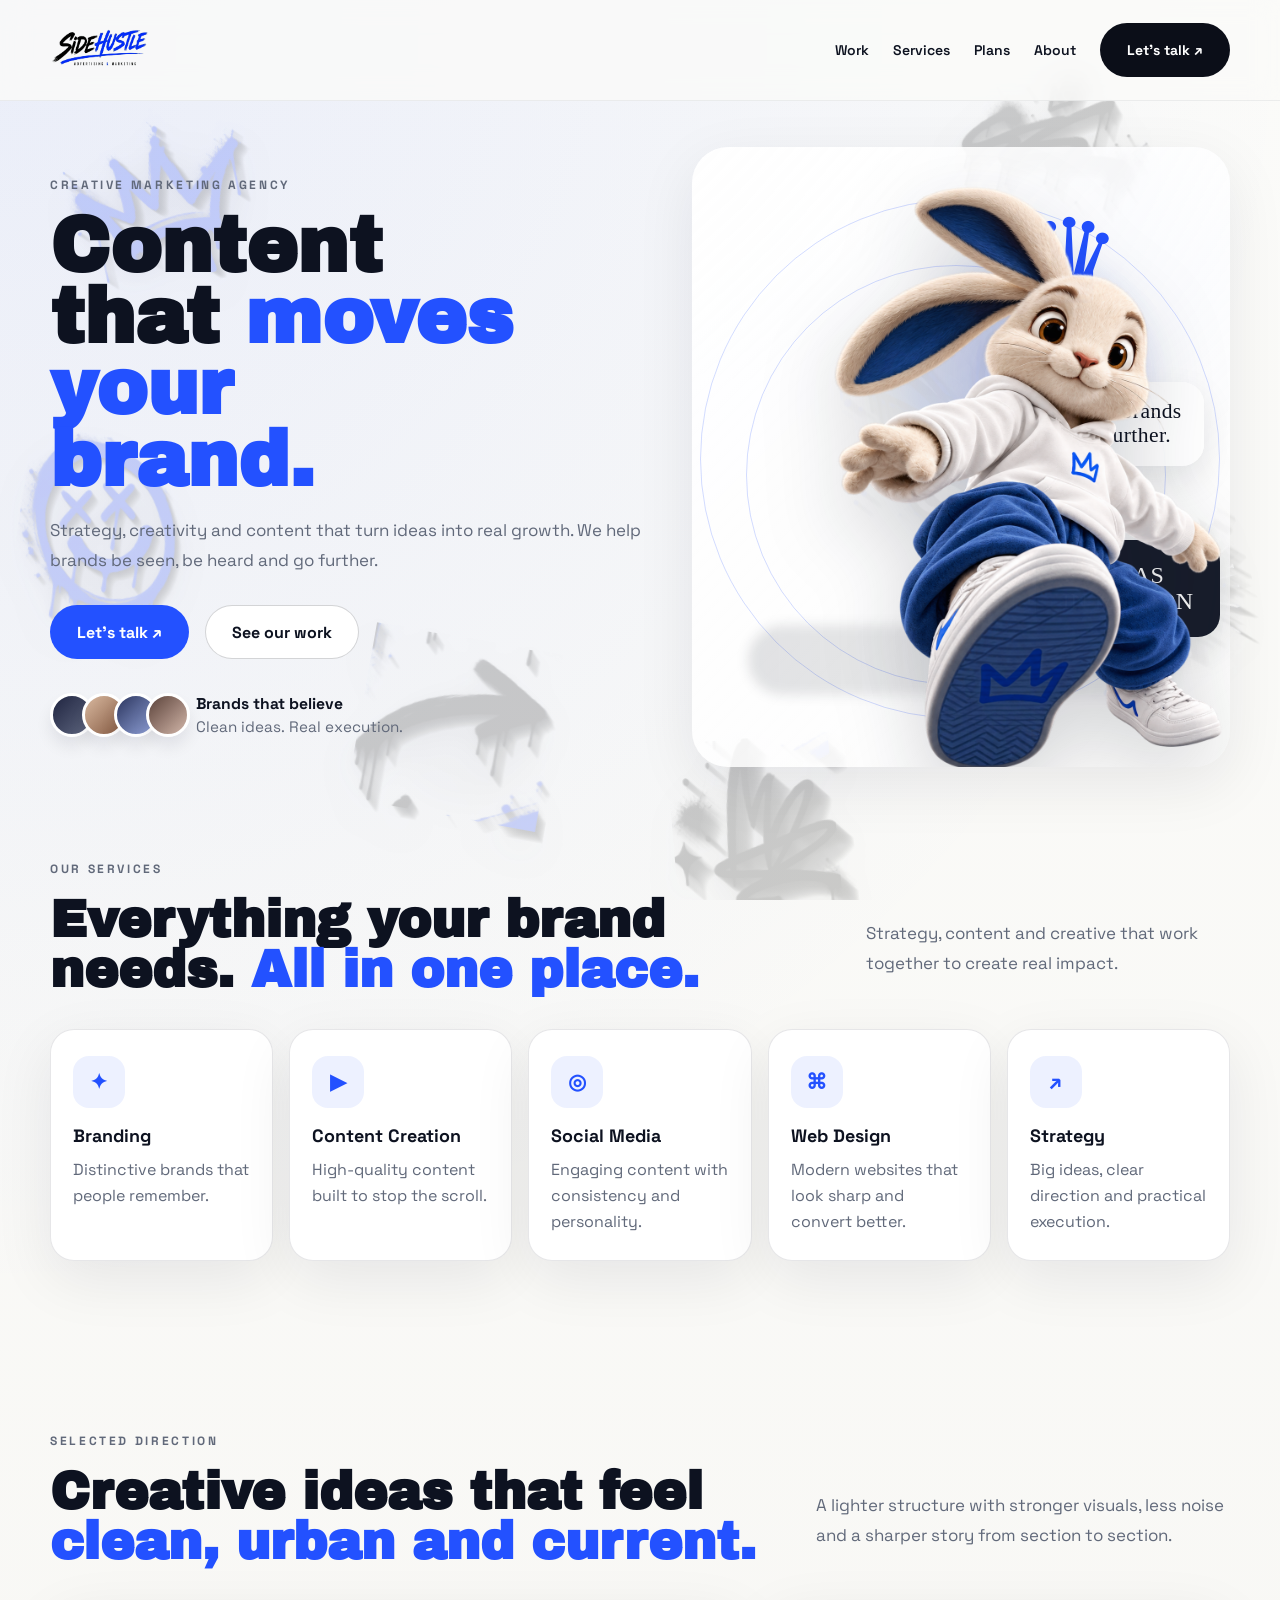
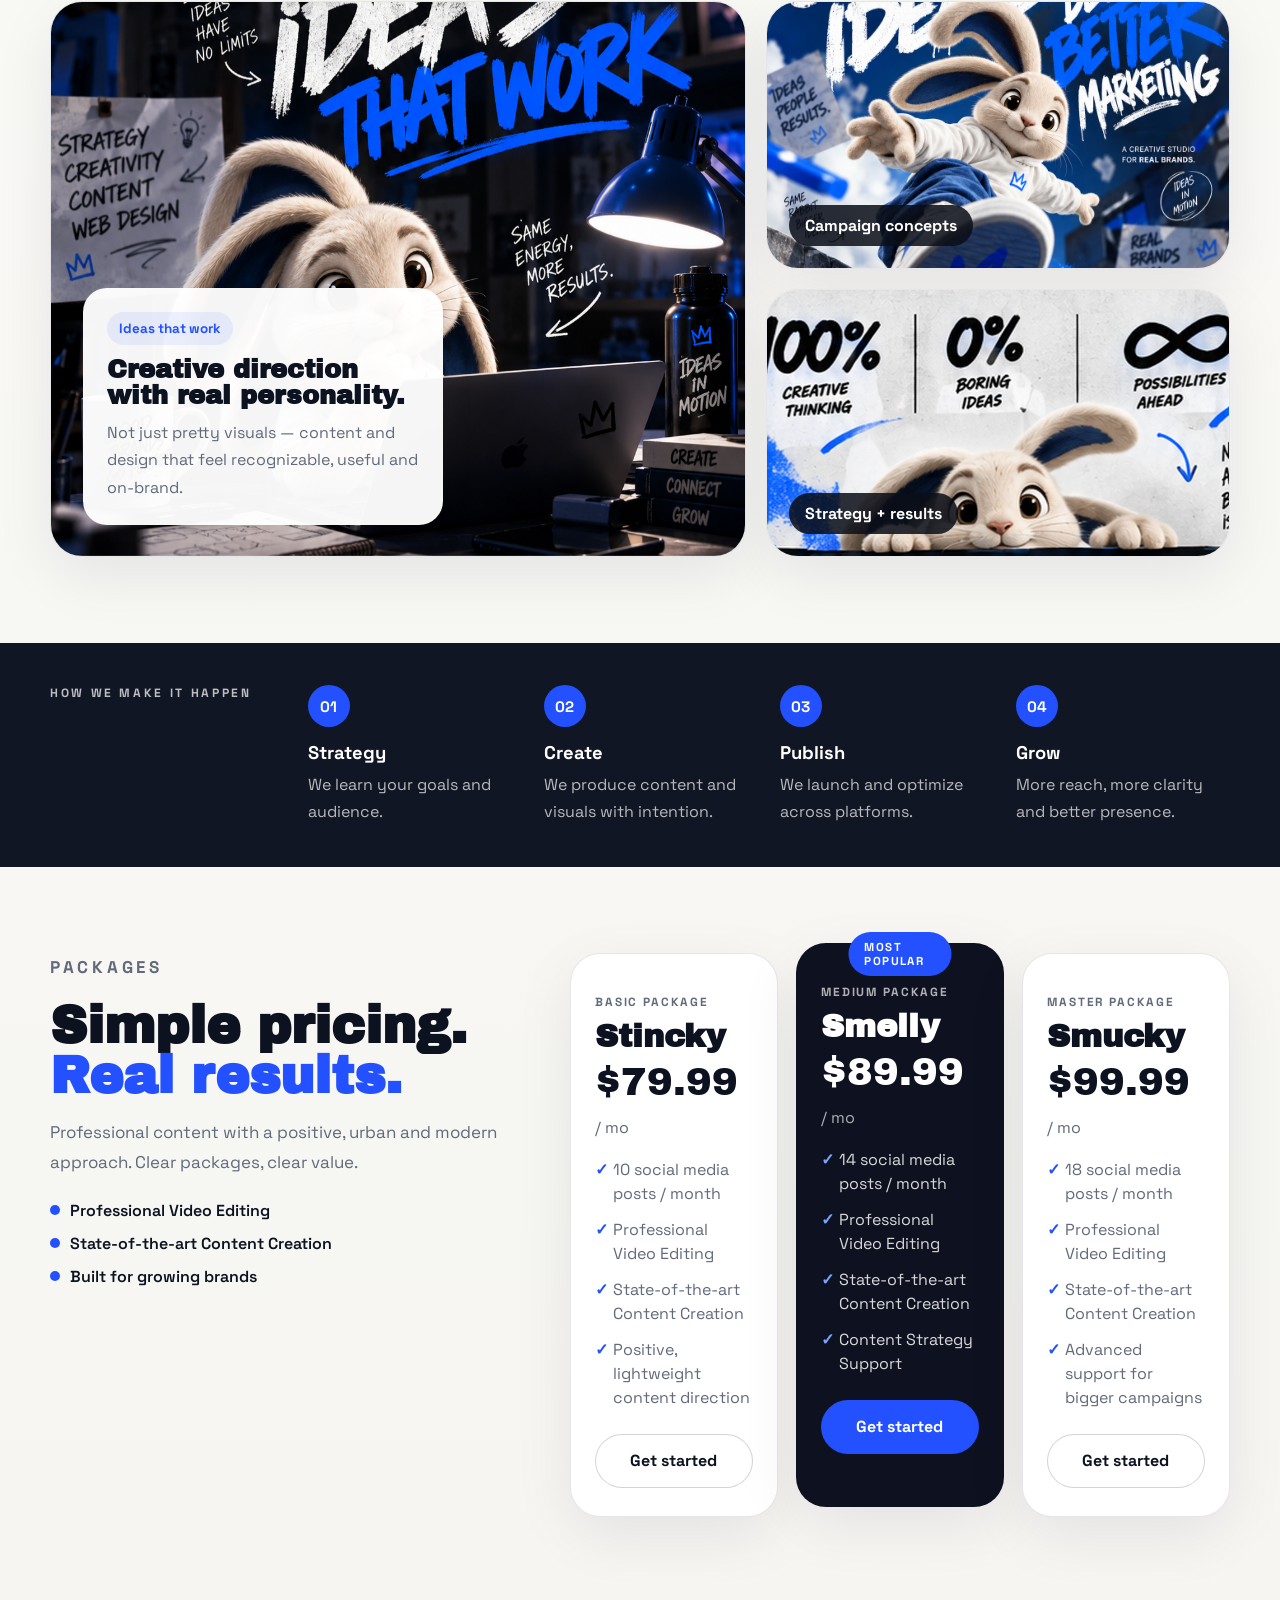
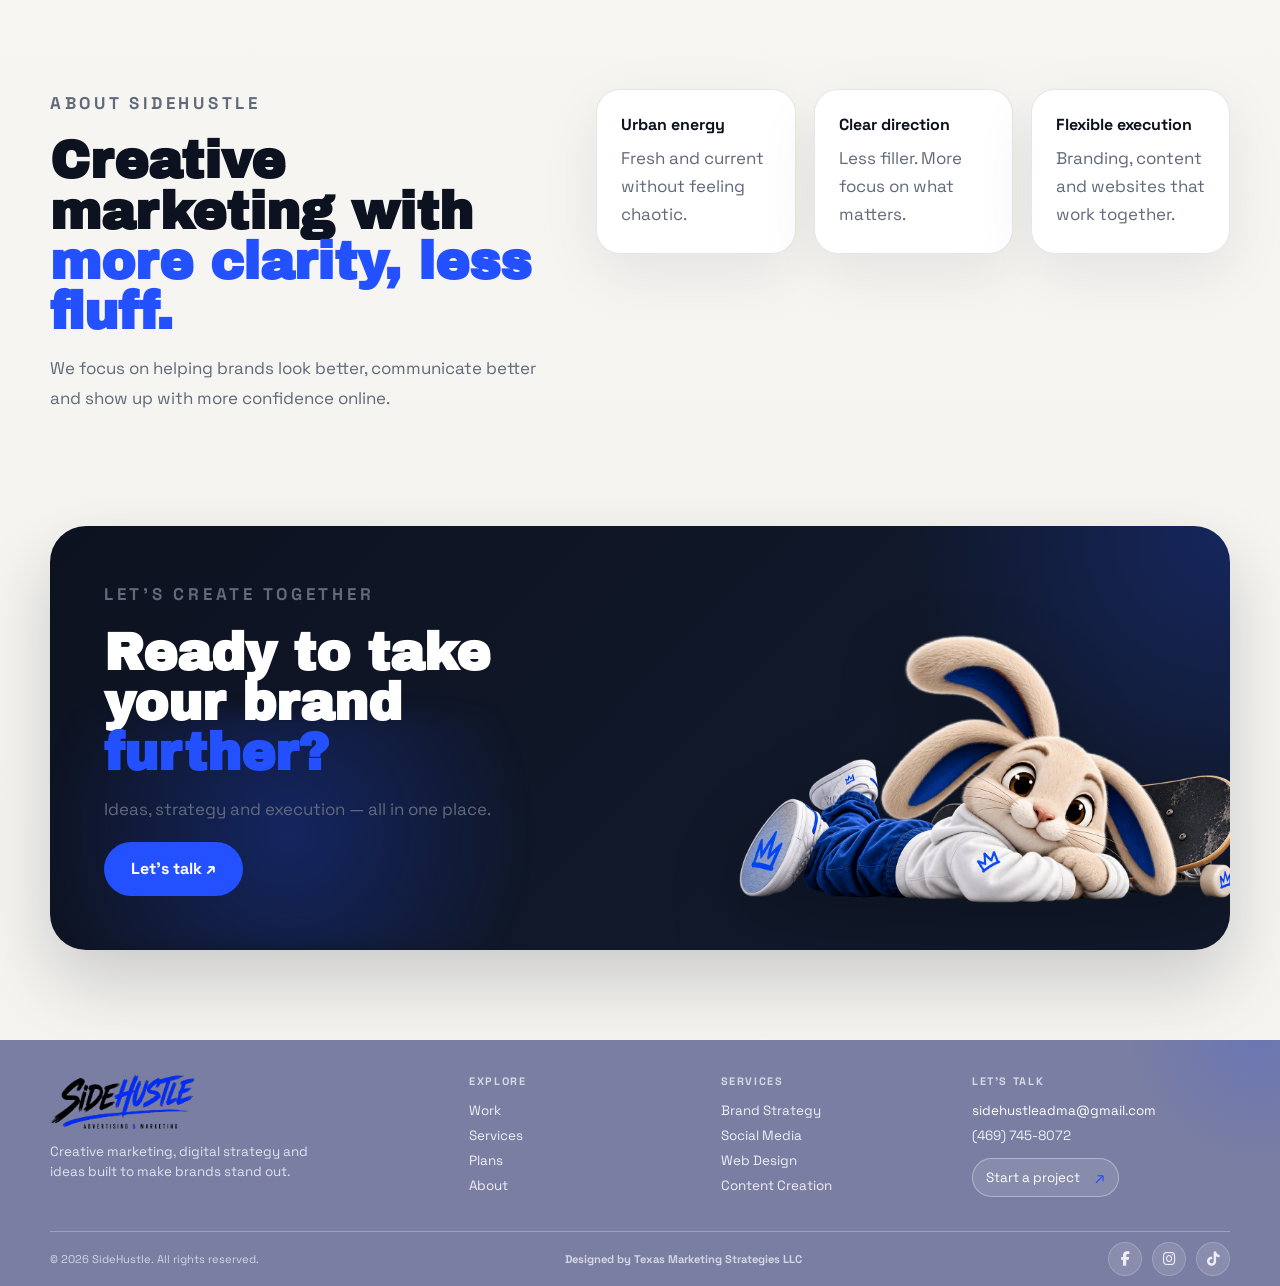
==== commit f6ff1be7: "Actualización 4" ====
--- a/index.html
+++ b/index.html
@@ -31,7 +31,7 @@
         <nav class="site-nav" aria-label="Primary navigation">
           <a href="#work">Work</a>
           <a href="#services">Services</a>
-          <a href="#pricing">Pricing</a>
+          <a href="#pricing">Plans</a>
           <a href="#about">About</a>
           <a href="contact.html" class="btn btn-dark nav-cta">Let's talk ↗</a>
         </nav>
@@ -255,7 +255,7 @@
             <p class="eyebrow eyebrow-light">Let's create together</p>
             <h2>Ready to take your brand <span>further?</span></h2>
             <p>Ideas, strategy and execution — all in one place.</p>
-            <a href="mailto:hello@sidehustle.com" class="btn btn-primary">Let's talk ↗</a>
+            <a href="contact.html" class="btn btn-primary">Let's talk ↗</a>
           </div>
           <img class="cta-rabbit" data-depth="18" src="assets/img/footer-rabbit-overlay.png" alt="SideHustle rabbit mascot resting on skateboard" />
         </div>
@@ -295,7 +295,7 @@
 
       <a href="#work">Work</a>
       <a href="#services">Services</a>
-      <a href="#pricing">Pricing</a>
+      <a href="#pricing">Plans</a>
       <a href="#about">About</a>
 
     </div>
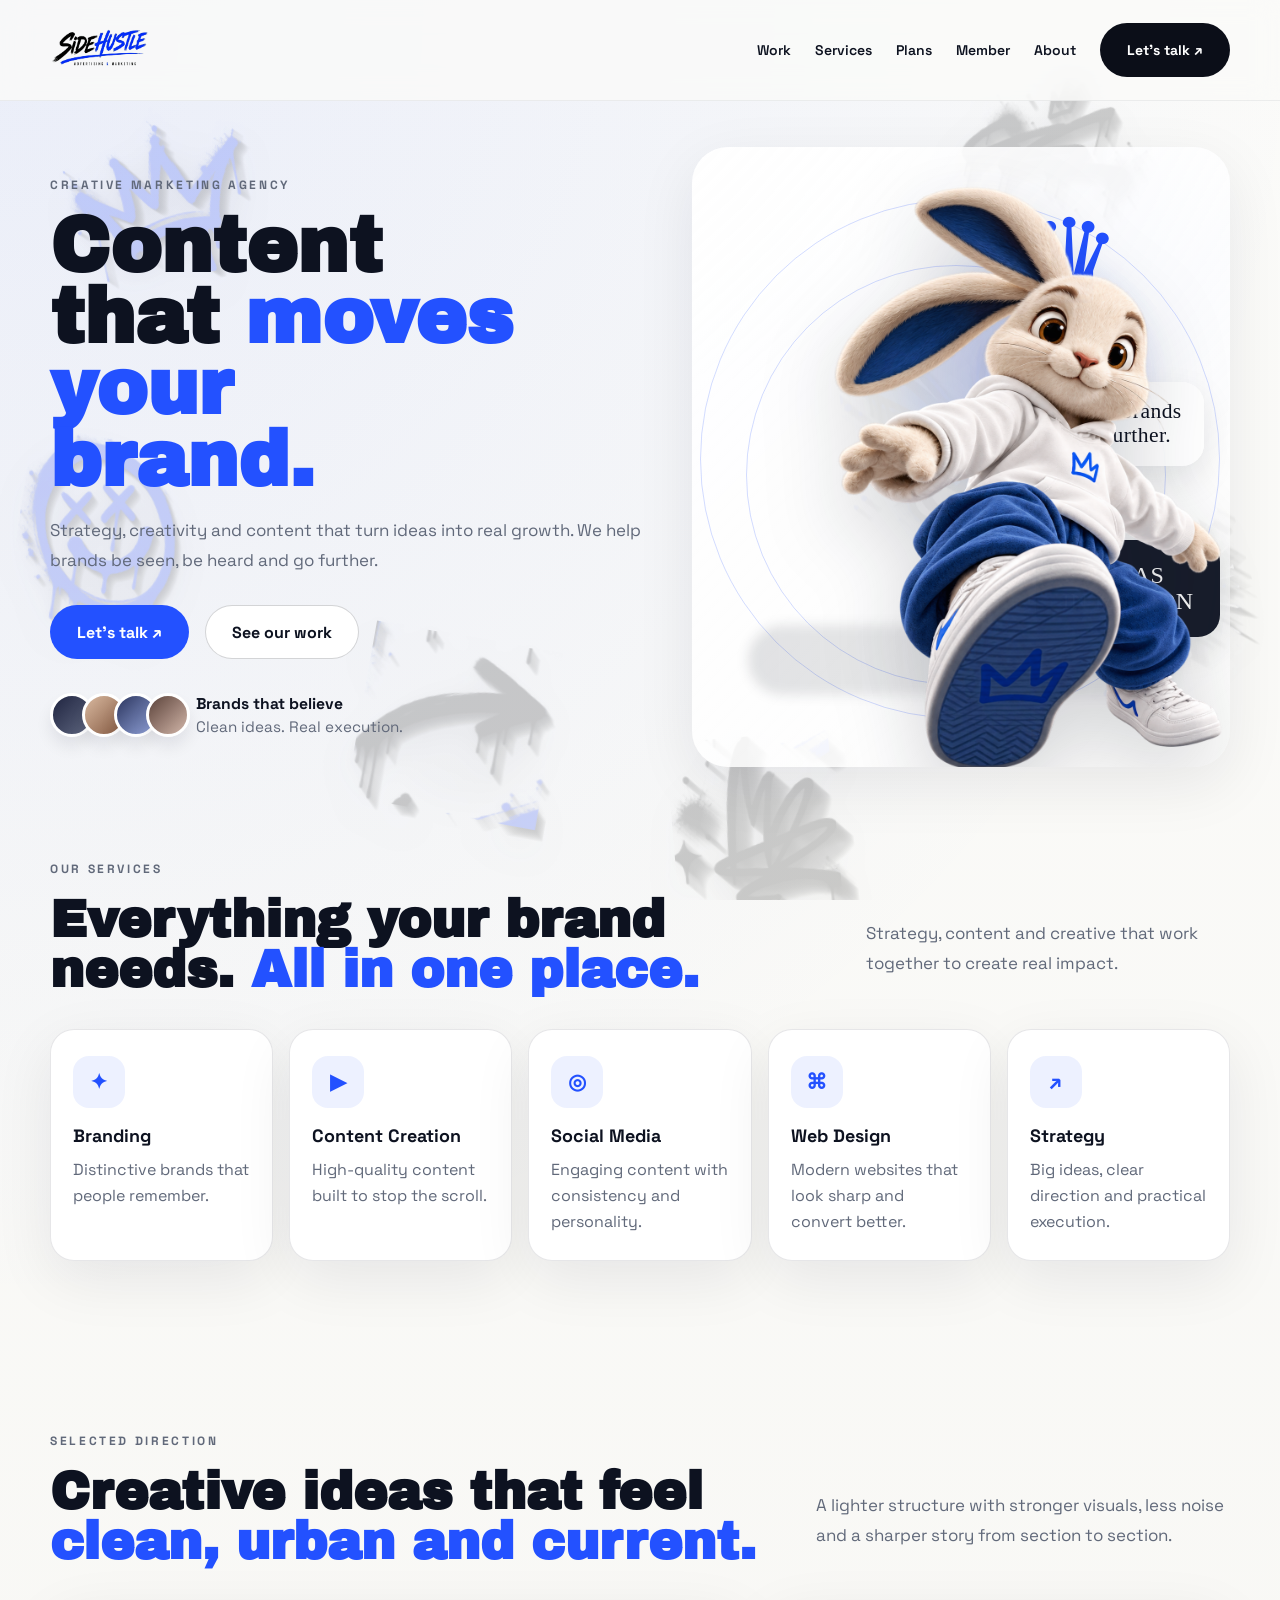
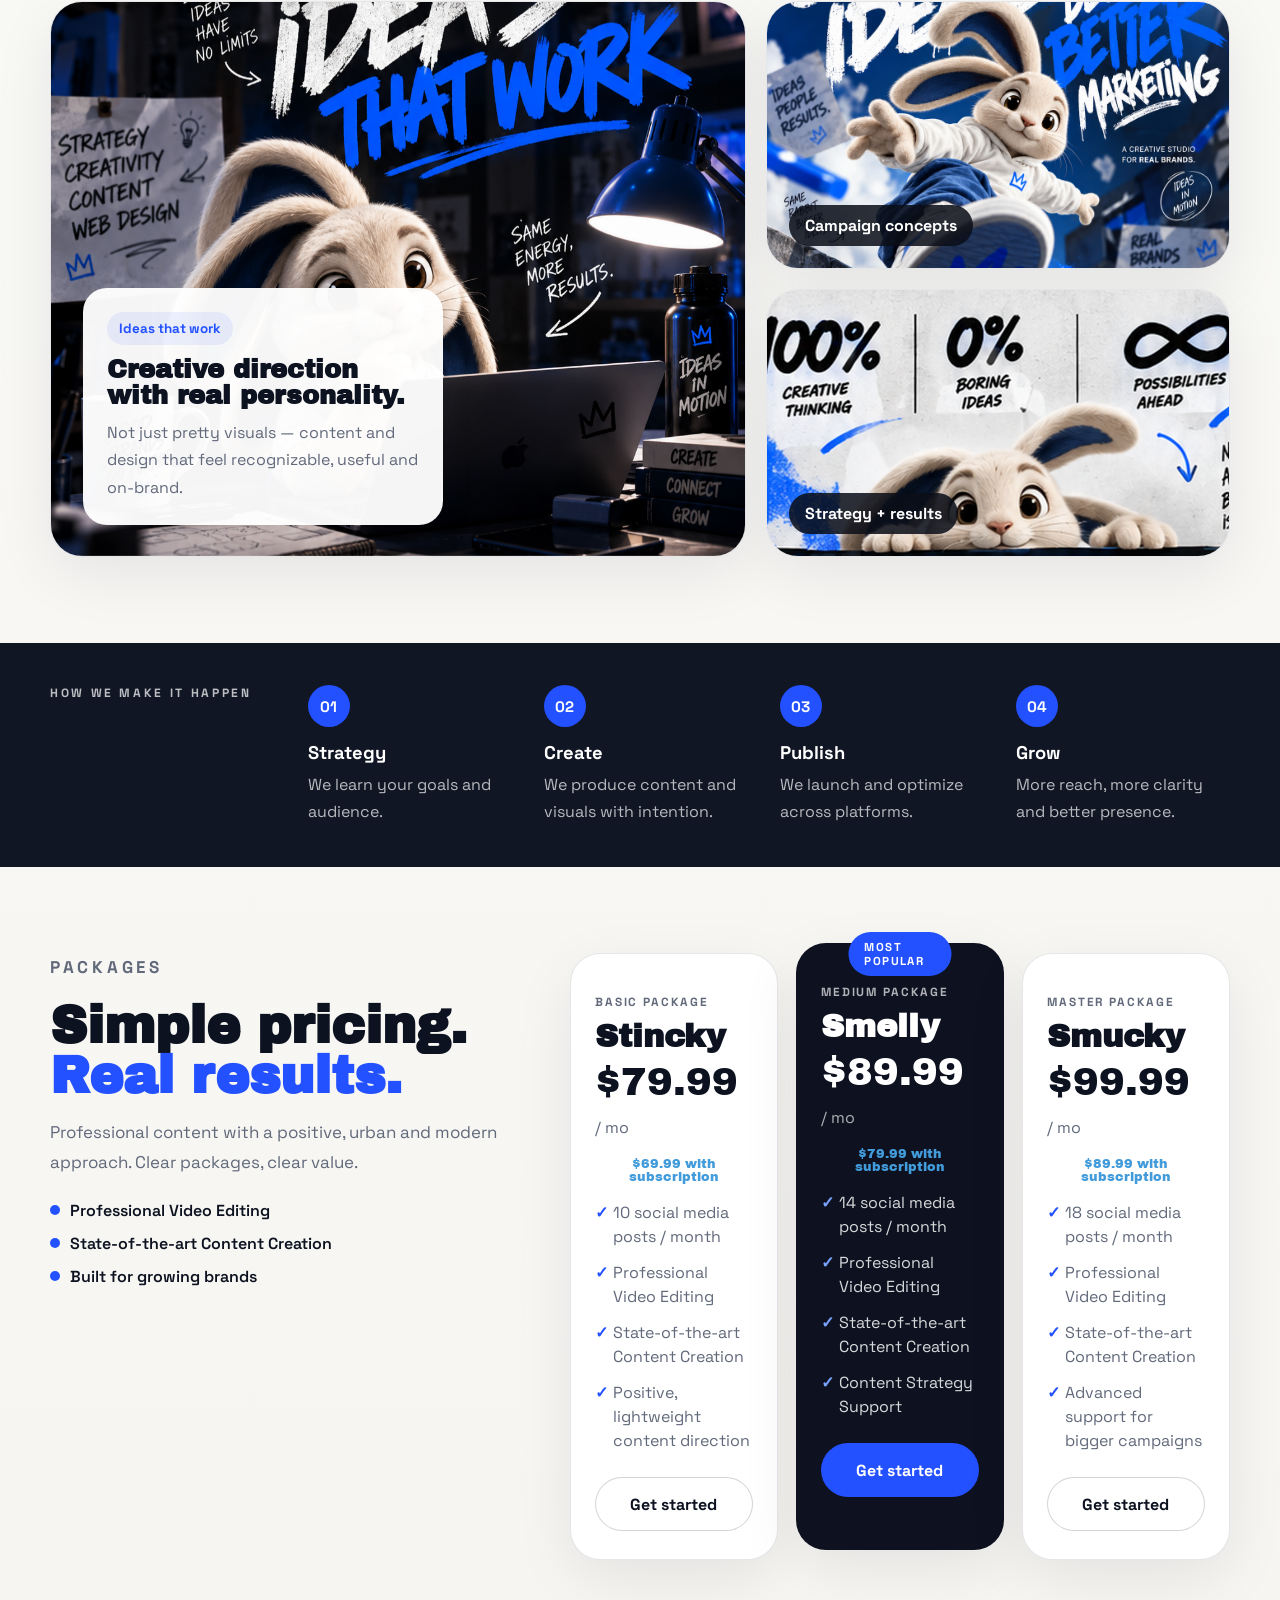
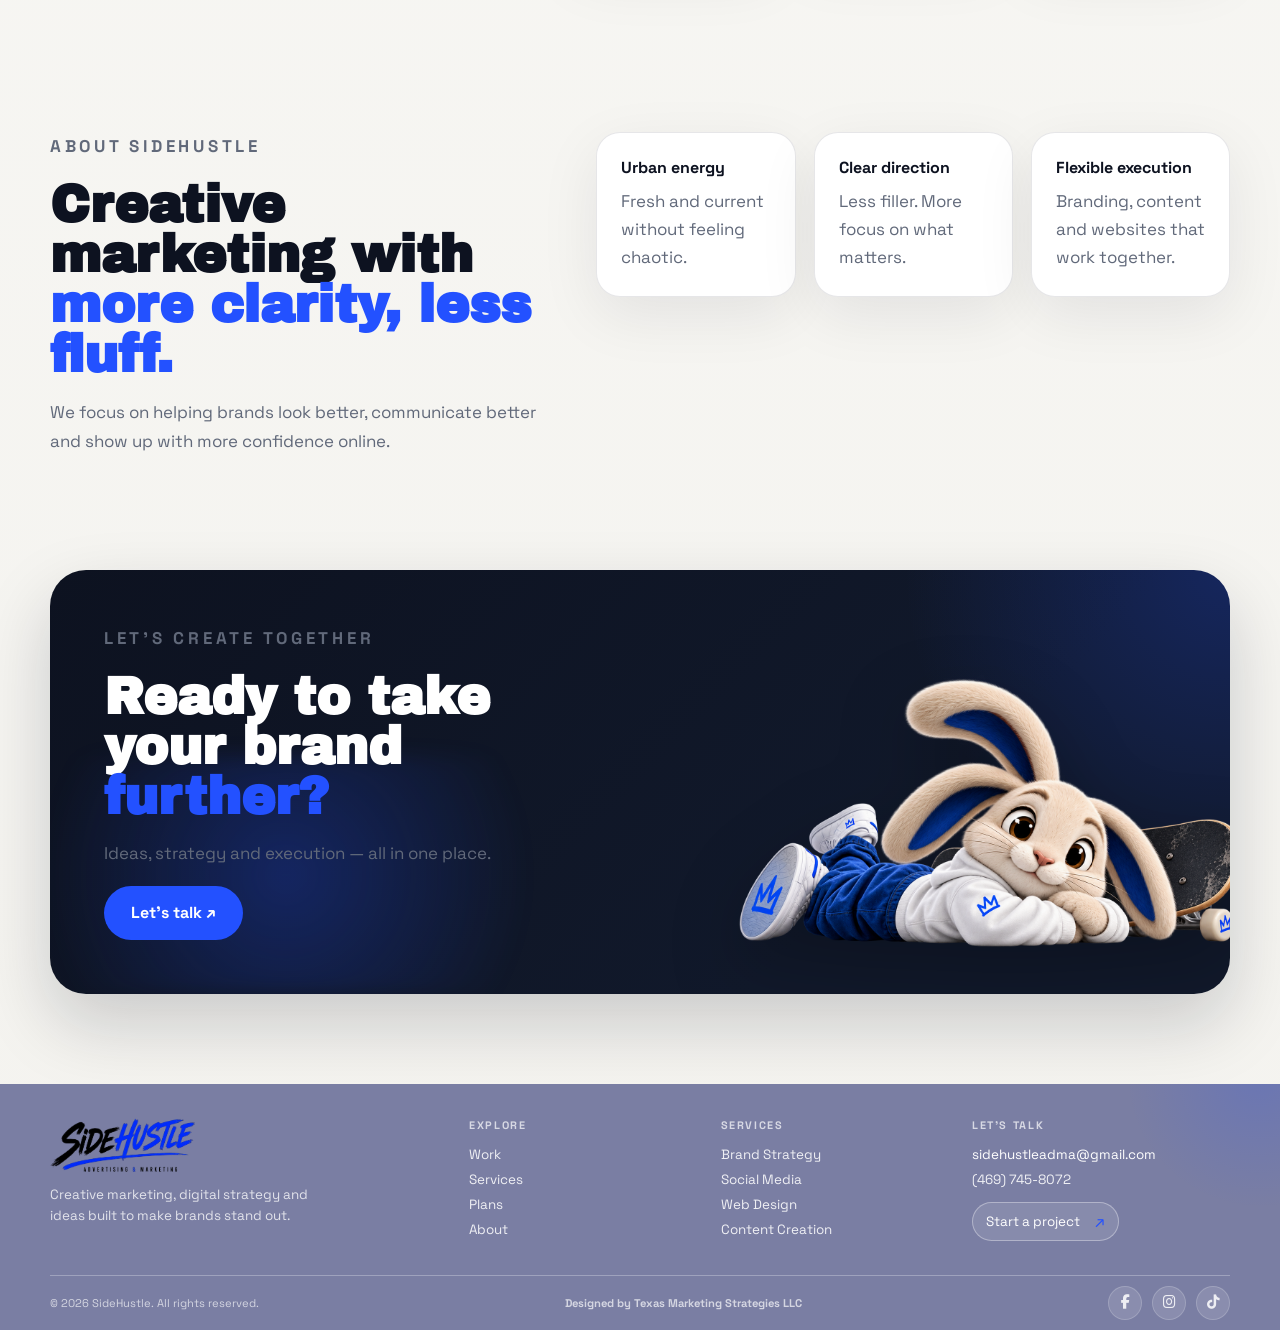
==== commit c7a501c7: "Actualizando el membresia" ====
--- a/index.html
+++ b/index.html
@@ -32,6 +32,7 @@
           <a href="#work">Work</a>
           <a href="#services">Services</a>
           <a href="#pricing">Plans</a>
+          <a href="subscription.html">Member</a>
           <a href="#about">About</a>
           <a href="contact.html" class="btn btn-dark nav-cta">Let's talk ↗</a>
         </nav>
@@ -195,6 +196,7 @@
               <p class="package-label">Basic package</p>
               <h3>Stincky</h3>
               <div class="price">$79.99 <span>/ mo</span></div>
+              <div class="pricesub"> <center>$69.99 with subscription </center></div>
               <ul>
                 <li>10 social media posts / month</li>
                 <li>Professional Video Editing</li>
@@ -209,6 +211,7 @@
               <p class="package-label">Medium package</p>
               <h3>Smelly</h3>
               <div class="price">$89.99 <span>/ mo</span></div>
+              <div class="pricesub"> <center>$79.99 with subscription </center></div>
               <ul>
                 <li>14 social media posts / month</li>
                 <li>Professional Video Editing</li>
@@ -222,6 +225,7 @@
               <p class="package-label">Master package</p>
               <h3>Smucky</h3>
               <div class="price">$99.99 <span>/ mo</span></div>
+              <div class="pricesub"> <center>$89.99 with subscription </center></div>
               <ul>
                 <li>18 social media posts / month</li>
                 <li>Professional Video Editing</li>
--- a/style.css
+++ b/style.css
@@ -710,6 +710,13 @@
 
 .btn-full{
   width:100%;
+}
+
+.btn-full-sub{
+  width:20%;
+  background-color: #898989;
+  color: #ffffff;
+
 }
 
 
@@ -1565,6 +1572,18 @@
   margin-bottom:18px;
 }
 
+.pricesub{
+  font-family:var(--display);
+
+  font-size:0.8rem;
+
+  line-height:1;
+
+  margin-bottom:18px;
+
+  color: #429bda;
+}
+
 
 .price span{
   font-size:1rem;
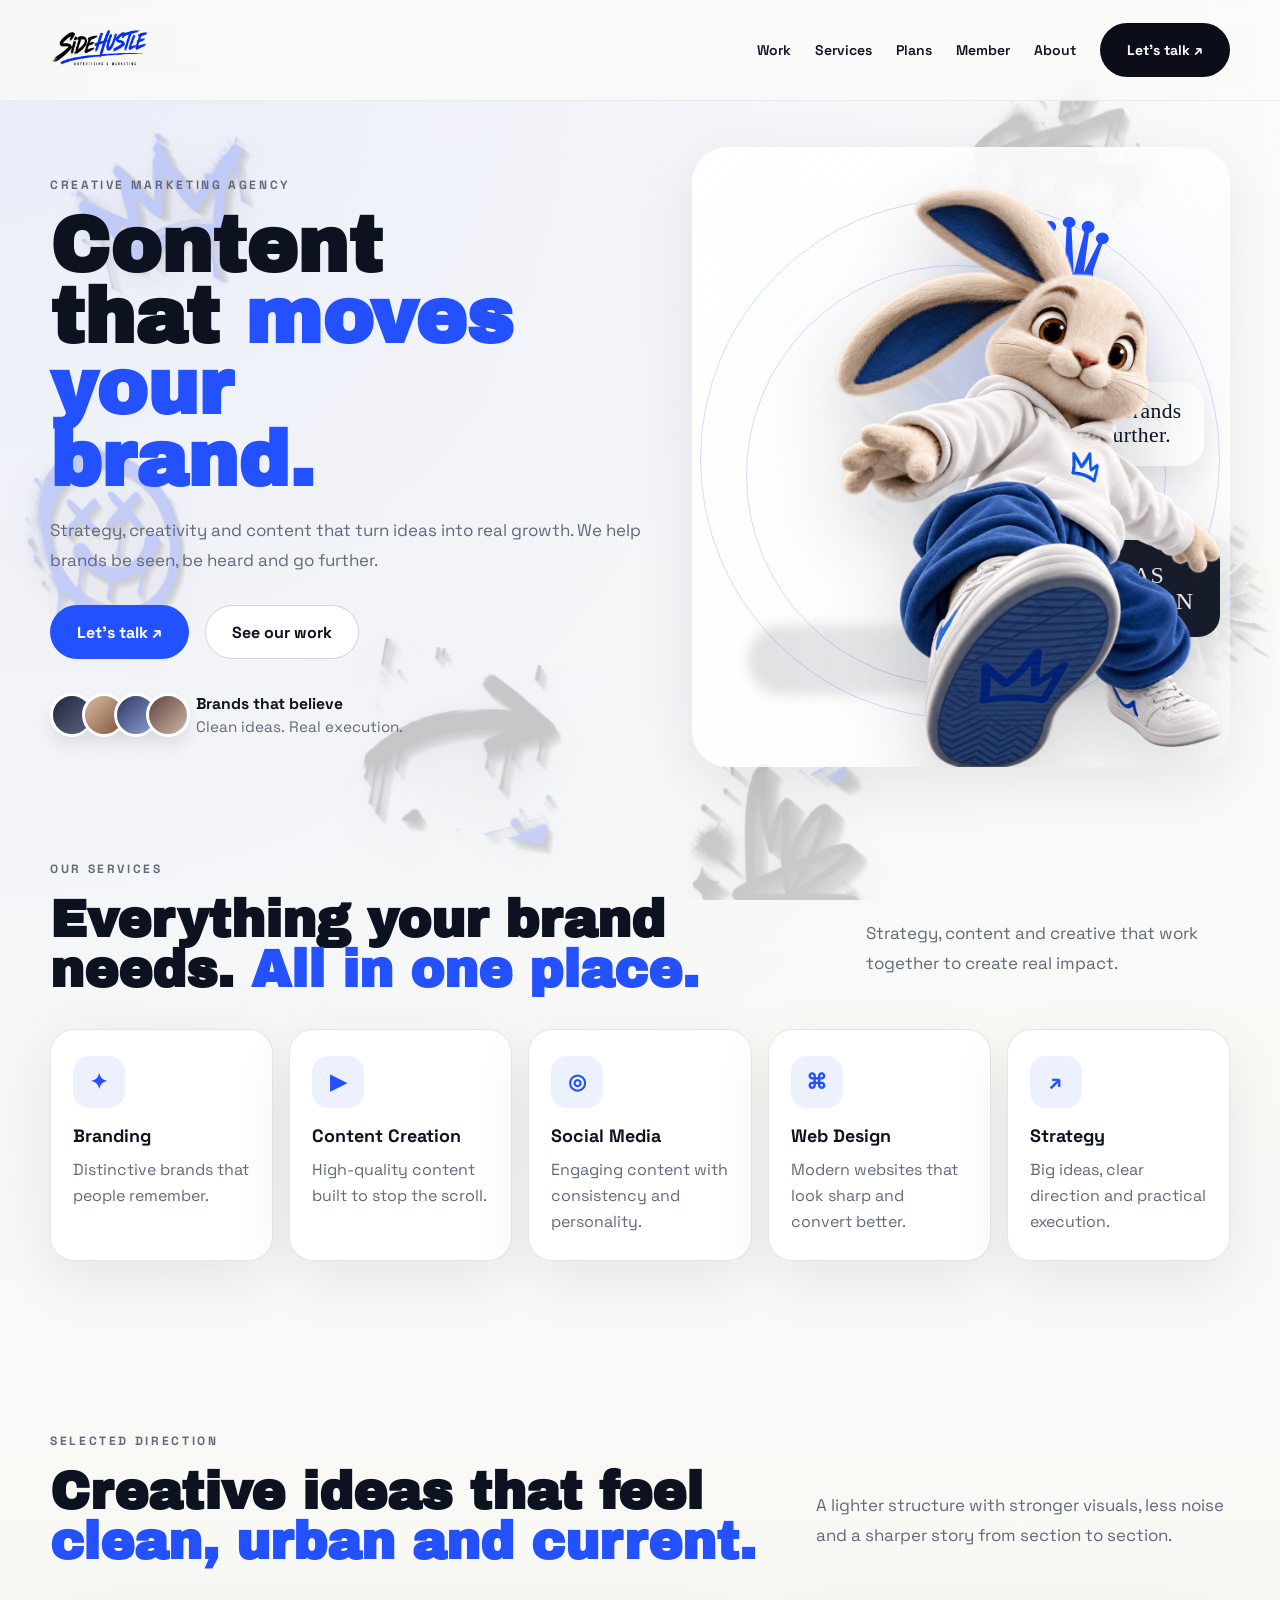
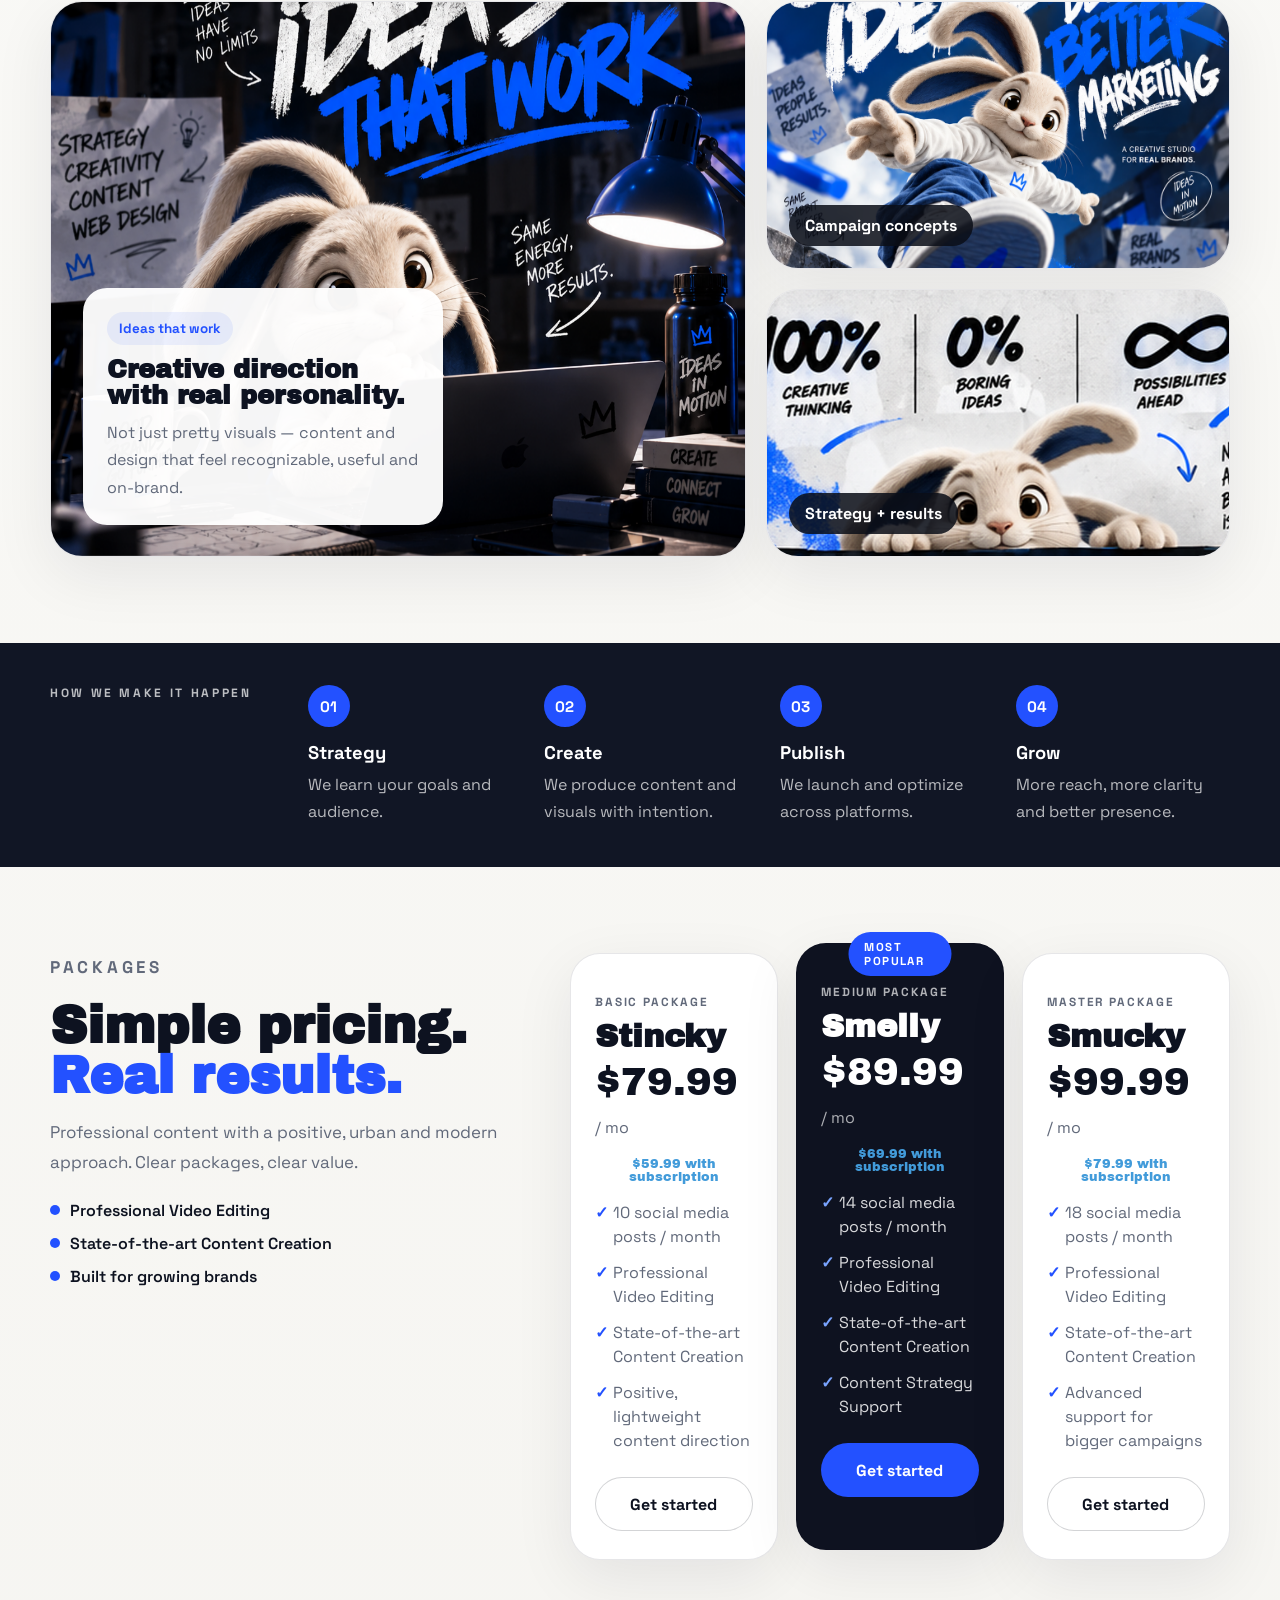
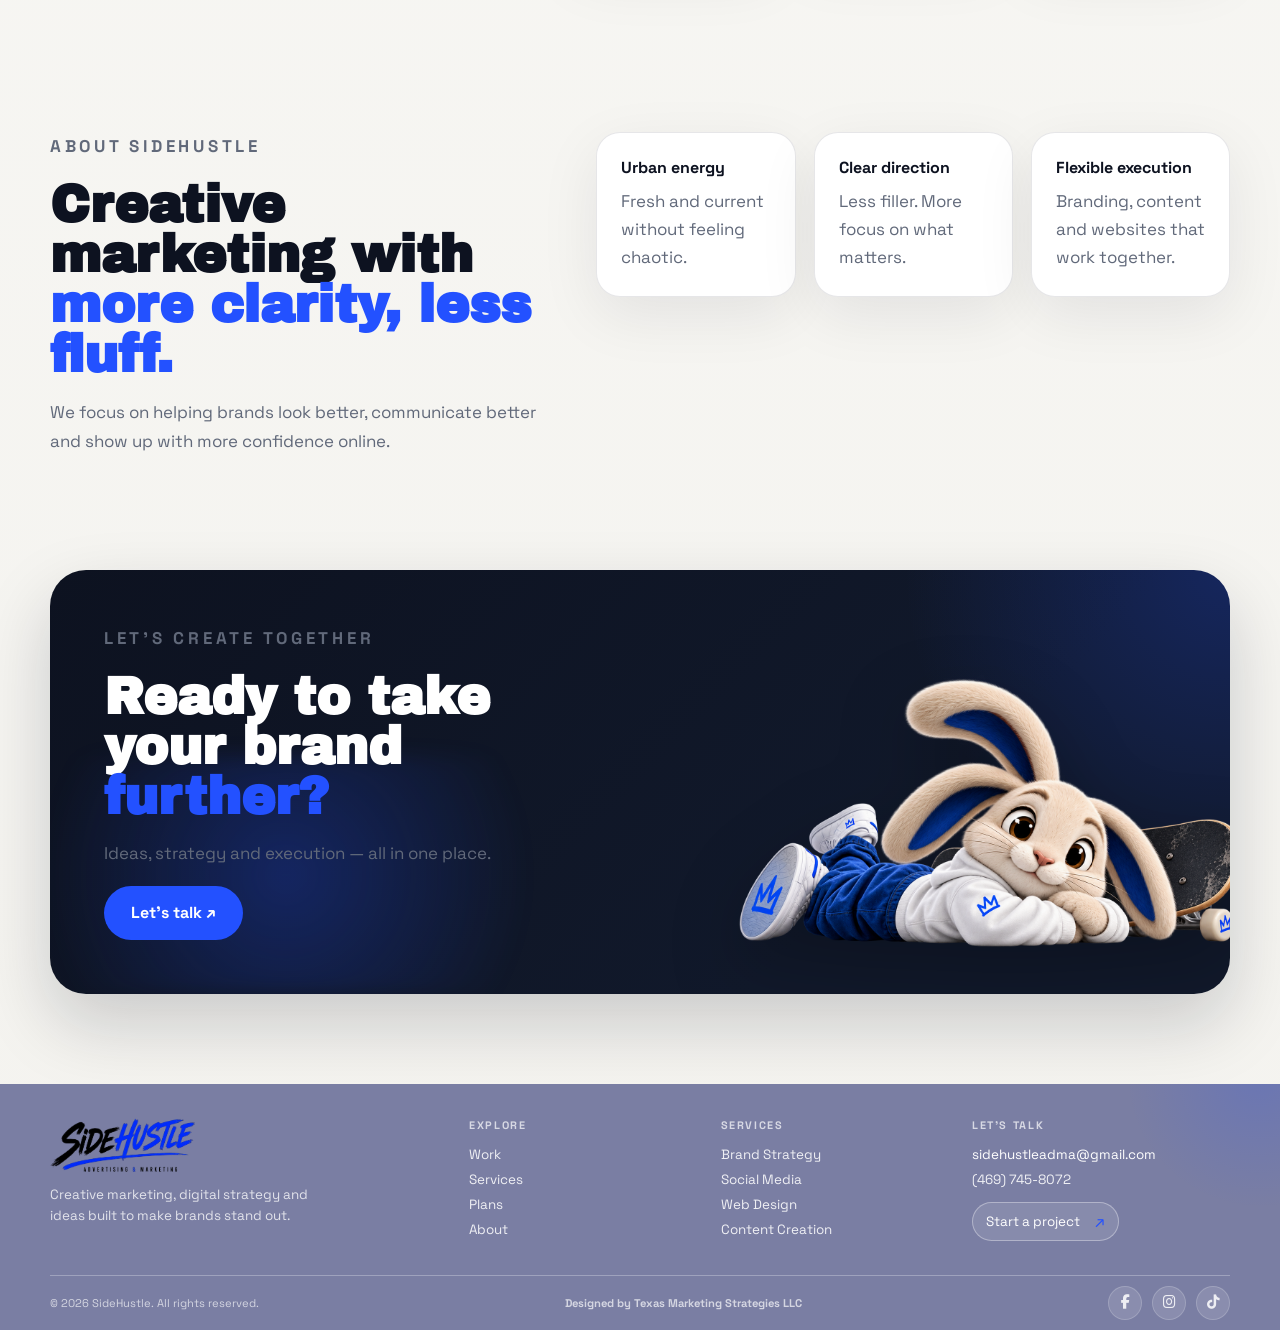
==== commit 68a9b739: "Configuracion correo" ====
--- a/index.html
+++ b/index.html
@@ -196,7 +196,7 @@
               <p class="package-label">Basic package</p>
               <h3>Stincky</h3>
               <div class="price">$79.99 <span>/ mo</span></div>
-              <div class="pricesub"> <center>$69.99 with subscription </center></div>
+              <div class="pricesub"> <center>$59.99 with subscription </center></div>
               <ul>
                 <li>10 social media posts / month</li>
                 <li>Professional Video Editing</li>
@@ -211,7 +211,7 @@
               <p class="package-label">Medium package</p>
               <h3>Smelly</h3>
               <div class="price">$89.99 <span>/ mo</span></div>
-              <div class="pricesub"> <center>$79.99 with subscription </center></div>
+              <div class="pricesub"> <center>$69.99 with subscription </center></div>
               <ul>
                 <li>14 social media posts / month</li>
                 <li>Professional Video Editing</li>
@@ -225,7 +225,7 @@
               <p class="package-label">Master package</p>
               <h3>Smucky</h3>
               <div class="price">$99.99 <span>/ mo</span></div>
-              <div class="pricesub"> <center>$89.99 with subscription </center></div>
+              <div class="pricesub"> <center>$79.99 with subscription </center></div>
               <ul>
                 <li>18 social media posts / month</li>
                 <li>Professional Video Editing</li>
